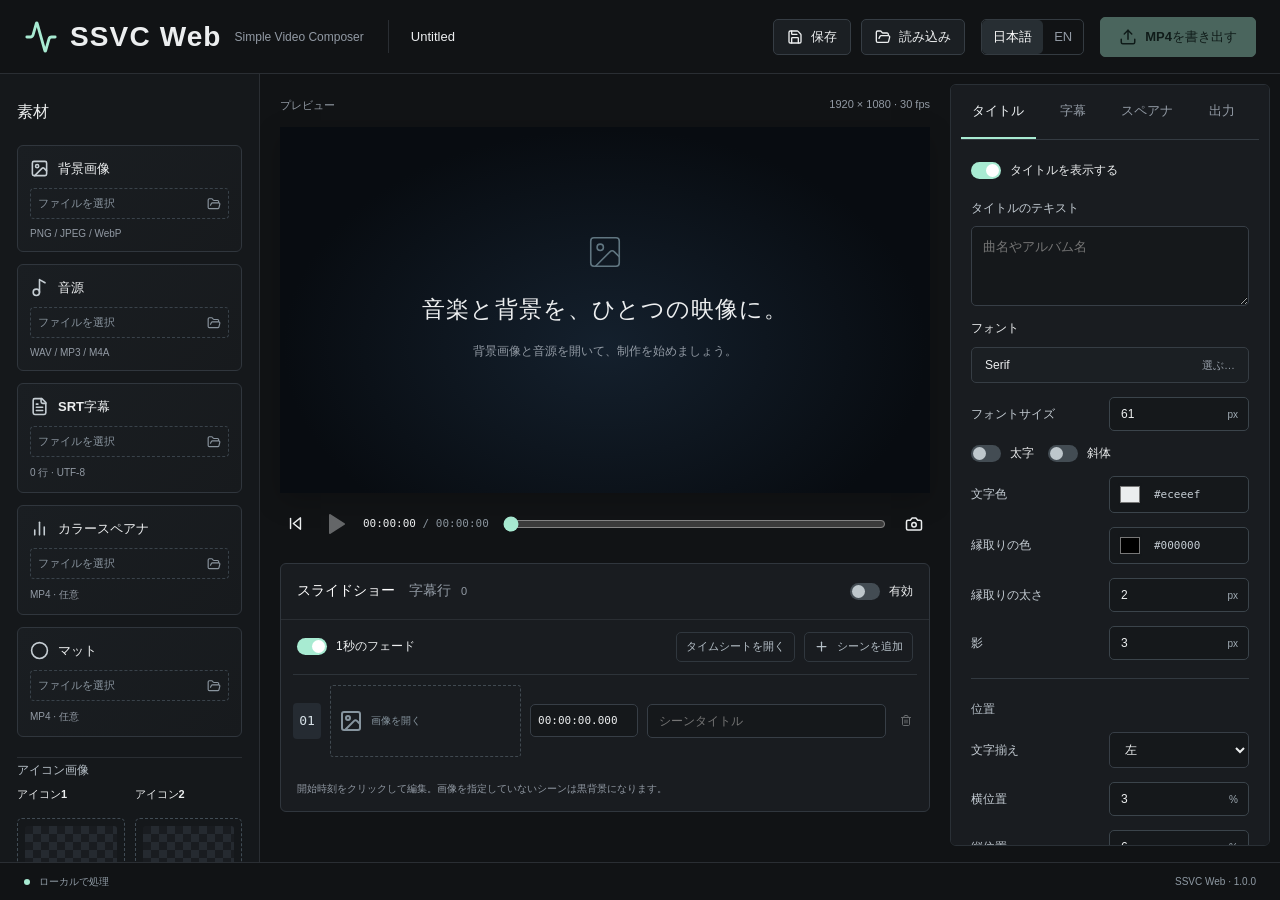
==== index.html @ 3e2c1a2f "initial upload." ====
<!doctype html>
<html lang="ja">
  <head>
    <meta charset="UTF-8" />
    <meta name="viewport" content="width=device-width, initial-scale=1.0" />
    <meta name="theme-color" content="#111315" />
    <link rel="icon" type="image/svg+xml" href="./favicon.svg" />
    <title>SSVC Web — Simple Video Composer</title>
    <script type="module" crossorigin src="./assets/index-RlOxoxBl.js"></script>
    <link rel="stylesheet" crossorigin href="./assets/index-BQMRDoA2.css">
  </head>
  <body>
    <div id="root"></div>
  </body>
</html>
---- assets/index-BQMRDoA2.css ----
:root{color:#eceeef;font-synthesis:none;--lightningcss-light: ;--lightningcss-dark:initial;color-scheme:dark;--bg:#111315;--surface:#191c20;--line:#2a2e33;--muted:#929aa4;--accent:#a8ebd2;background:#111315;font-family:Inter,Segoe UI,Yu Gothic UI,Meiryo,sans-serif;font-size:13px}*{box-sizing:border-box}body{margin:0}button,input,select,textarea{font:inherit}button,.file-button{color:#eceeef;cursor:pointer;background:#1b1f23;border:1px solid #363d44;border-radius:5px;justify-content:center;align-items:center;gap:8px;min-height:36px;padding:8px 13px;transition:background .15s,border-color .15s;display:inline-flex}button:hover,.file-button:hover{background:#262d32;border-color:#68777d}button:disabled,.disabled{opacity:.38;cursor:default}button:focus-visible,input:focus-visible,textarea:focus-visible,select:focus-visible,label:focus-within{outline:2px solid var(--accent);outline-offset:3px}input,textarea,select{color:#eceeef;background:#15181b;border:1px solid #373e46;border-radius:5px;min-width:0;padding:9px 11px}.file-button,.asset-choose,.icon-image-picker,.scene-image{position:relative}input[type=file]{opacity:0;width:100%;height:100%;cursor:inherit;border:0;padding:0;position:absolute;inset:0;overflow:hidden}input[type=range]{accent-color:var(--accent);cursor:pointer;border:0;height:20px;padding:0}textarea{resize:vertical;min-height:80px;line-height:1.7}select{cursor:pointer;width:100%}h2,h3,p{margin:0}h2{font-size:16px;font-weight:600}h3{color:#b7c0c8;font-size:12px;font-weight:500}small{color:var(--muted);font-size:11px}.app-shell{flex-direction:column;min-height:100vh;display:flex}.app-header{border-bottom:1px solid var(--line);align-items:center;gap:24px;height:74px;padding:0 24px;display:flex}.brand{white-space:nowrap;align-items:center;gap:12px;display:flex}.brand svg{color:var(--accent)}.brand strong{letter-spacing:.04em;font-size:28px;font-weight:650}.brand>span{color:var(--muted);margin-left:1px;font-size:11px}.project-name{border:0;border-left:1px solid var(--line);background:0 0;border-radius:0;width:200px;padding-left:22px;font-size:13px}.header-actions{align-items:center;gap:10px;margin-left:auto;display:flex}.header-actions .file-button{white-space:nowrap}.primary{background:var(--accent);color:#0e2920;border-color:var(--accent);white-space:nowrap;min-height:40px;padding:10px 18px;font-weight:650}.primary:hover{background:#c4f6e3;border-color:#c4f6e3}.language{border:1px solid #343b41;border-radius:5px;gap:0;margin:0 6px;display:flex}.language button{color:var(--muted);background:0 0;border:0;min-height:34px;padding:7px 11px}.language button[aria-pressed=true]{color:#fff;background:#272e33}.workspace{border:0;flex:1;grid-template-columns:244px minmax(320px,1fr) 306px;min-width:0;margin:0;padding:0;display:grid}.assets-panel{border-right:1px solid var(--line);background:#15181b;flex-direction:column;padding:28px 17px 18px;display:flex}.assets-panel h2{margin-bottom:22px}.asset-list{flex-direction:column;gap:12px;display:flex}.asset-row{background:linear-gradient(135deg,#1a1e22,#171a1d);border:1px solid #30363d;border-radius:6px;padding:14px 12px 12px}.asset-heading{align-items:center;gap:9px;min-height:21px;margin-bottom:11px;display:flex}.asset-row.asset-disabled{opacity:.42;filter:grayscale()}.asset-disabled .asset-choose{cursor:not-allowed}.asset-disabled .asset-choose:hover{color:inherit;border-color:#39424a}.asset-heading strong{font-size:12px;font-weight:550}.asset-heading svg{color:#c5cdd3}.asset-choose{cursor:pointer;color:#89949e;border:1px dashed #39424a;border-radius:4px;align-items:center;gap:7px;padding:8px;font-size:11px;display:flex}.asset-choose span{text-overflow:ellipsis;white-space:nowrap;flex:1;min-width:0;overflow:hidden}.asset-choose:hover{color:var(--accent);border-color:var(--accent)}.asset-row.has-file .asset-choose{color:#cfd8de;border-style:solid}.asset-row>small{margin-top:9px;font-size:10px;display:block}.icon-button{background:0 0;border:0;min-height:28px;padding:5px}.remove{color:var(--muted);min-height:20px;margin-left:auto;padding:0}.presets{border-top:1px solid var(--line);margin-top:28px;padding-top:18px}.presets h3{margin-bottom:12px}.presets>.preset-controls>select{font-size:11px}.presets>.preset-controls>button{width:100%;margin-top:8px;font-size:11px}.assets-bottom{margin-top:auto;padding-top:25px}.assets-bottom p{color:var(--muted);margin-top:12px;font-size:10px;line-height:1.8}.editor{min-width:0;padding:24px 20px}.preview-heading{color:var(--muted);justify-content:space-between;margin:0 0 14px;font-size:10px;display:flex}.canvas-wrap{background:#000;width:100%;max-height:540px;margin:auto;position:relative;overflow:hidden;box-shadow:0 8px 26px #0003}.canvas-wrap:has(canvas[height]){min-height:140px}.canvas-wrap canvas{object-fit:contain;width:100%;height:100%;display:block}.empty-canvas{text-align:center;background:radial-gradient(at 50% 60%,#14202d,#080c11 70%);flex-direction:column;justify-content:center;align-items:center;padding:25px;display:flex;position:absolute;inset:0}.empty-canvas>svg{color:#607681;margin-bottom:23px}.empty-canvas h2{letter-spacing:.04em;font-family:Yu Mincho,serif;font-size:clamp(17px,1.8vw,26px);font-weight:400}.empty-canvas p{color:var(--muted);margin:16px 0 25px;font-size:12px;line-height:1.8}.canvas-loading{color:#ccc;background:#111c;padding:6px 10px;font-size:11px;position:absolute;top:12px;left:12px}.transport{align-items:center;gap:12px;padding:16px 2px 19px;display:flex}.play-button{background:0 0;border:0;min-height:30px;padding:3px}.timecode{white-space:nowrap;font-family:Consolas,monospace;font-size:11px}.timecode>span{color:#89939c}.transport input{flex:1;min-width:35px}.timeline{background:#191c20;border:1px solid #30363d;border-radius:6px;margin-top:5px;overflow:hidden}.timeline-header{border-bottom:1px solid var(--line);justify-content:space-between;align-items:center;padding:15px 16px;display:flex}.inline{align-items:center;gap:14px;display:flex}.text-tab{color:var(--muted);background:0 0;border:0;min-height:25px;padding:0;font-size:14px}.text-tab.selected{color:#fff;font-weight:600}.text-tab:hover{background:0 0}.text-tab small{margin-left:2px}.timeline-tools{flex-wrap:wrap;align-items:center;gap:9px;padding:12px 16px;display:flex}.timeline-tools>.toggle{margin-right:auto}.subtle{color:#b6c0c8;background:0 0;border-color:#30373e;min-height:30px;padding:6px 9px;font-size:11px}.scene-list{max-height:285px;padding:0 12px;overflow:auto}.scene-row{border-top:1px solid #2d3339;grid-template-columns:28px minmax(180px,.8fr) 108px minmax(120px,1fr) 22px;align-items:center;gap:9px;padding:10px 0;display:grid}.scene-index{color:#d5dfe5;background:#252b32;border:0;border-radius:4px;min-width:28px;padding:5px;font-family:Consolas,monospace}.scene-image{color:#87959f;cursor:pointer;border:1px dashed #404950;border-radius:3px;align-items:center;gap:8px;min-width:0;height:72px;padding:8px;font-size:10px;display:flex}.scene-image span{white-space:nowrap;text-overflow:ellipsis;overflow:hidden}.scene-image svg{flex:none}.scene-thumbnail{object-fit:contain;background:#0e1215;border-radius:3px;flex:none;width:88px;height:54px}.scene-image.loaded{color:#b8d3e5;background:#172537;border-style:solid}.scene-time{width:108px;padding:9px 7px;font-family:Consolas,monospace;font-size:11px}.scene-row>input:not(.scene-time){width:100%;font-size:12px}.timeline>.hint{padding:13px 16px;font-size:10px}.hint{color:var(--muted);font-size:11px;line-height:1.85}.inspector{background:#191c20;border:1px solid #2a3036;border-radius:6px;min-width:0;margin:10px 10px 16px 0}.tabs{border-bottom:1px solid #343b42;margin:0 10px;display:flex}.tabs>button{min-width:0;min-height:54px;color:var(--muted);background:0 0;border:0;border-bottom:2px solid #0000;border-radius:0;flex:1;padding:12px 2px;font-size:12px}.tabs>button.active{color:#f0f4f6;border-bottom-color:var(--accent)}.inspector-body{flex-direction:column;gap:17px;padding:24px 18px;display:flex}.inspector-body>.toggle{margin-bottom:7px}.field{color:#c5cdd4;grid-template-columns:1fr 140px;align-items:center;gap:10px;font-size:11px;display:grid}.field.wide{flex-direction:column;align-items:stretch;gap:9px;display:flex}.field textarea{width:100%;font-size:13px}.field select{font-size:12px}.field .number{background:#15181b;border:1px solid #3b444b;border-radius:5px;align-items:center;display:flex}.number input{background:0 0;border:0;width:100%;padding-right:2px}.number small{color:#a2adb6;padding:0 10px 0 5px;font-size:10px}.color-field{background:#15181b;border:1px solid #3b444b;border-radius:5px;align-items:center;gap:12px;height:37px;padding:5px 8px;font-family:Consolas,monospace;font-size:11px;display:flex}.color-field input{cursor:pointer;border:0;width:24px;height:25px;padding:0}.inspector-body h3{border-top:1px solid #323940;margin-top:4px;padding-top:22px}.toggle{cursor:pointer;align-items:center;gap:9px;font-size:11px;display:flex;position:relative}.toggle input{opacity:0;border:0;width:1px;height:1px;margin:0;padding:0;position:absolute;top:50%;left:0;transform:translateY(-50%)}.switch{background:#434c53;border-radius:12px;flex:none;width:30px;height:17px;transition:background .15s;position:relative}.switch:after{content:"";background:#bec7cc;border-radius:50%;width:13px;height:13px;transition:transform .15s;position:absolute;top:2px;left:2px}.toggle input:checked+.switch{background:#a8ebd2}.toggle input:checked+.switch:after{background:#fff;transform:translate(13px)}.toggle input:focus-visible+.switch{outline:2px solid var(--accent);outline-offset:3px}.position-grid{border:1px solid #353e44;border-radius:5px;grid-template-columns:repeat(3,24px);align-self:start;gap:5px;padding:6px;display:grid}.position-grid button{background:0 0;border:0;min-height:24px;padding:0}.position-grid span{background:#606a73;border-radius:50%;width:8px;height:8px}.position-grid button:hover span{background:var(--accent)}footer{border-top:1px solid var(--line);color:#8f9aa4;flex-wrap:wrap;align-items:center;gap:9px;min-height:38px;padding:10px 24px;font-size:10px;display:flex}.local-dot{background:var(--accent);border-radius:100%;width:6px;height:6px}.footer-right{margin-left:auto}.notification{z-index:15;background:#242f2d;border:1px solid #4d6a60;border-radius:6px;align-items:center;gap:12px;max-width:calc(100vw - 28px);padding:14px 18px;font-size:12px;display:flex;position:fixed;bottom:52px;left:50%;transform:translate(-50%);box-shadow:0 8px 50px #0006}.notification>span{overflow-wrap:anywhere;min-width:0}.notification.error{background:#332327;border-color:#8b4e5e}.notification>svg{flex:none}.modal-backdrop{-webkit-backdrop-filter:blur(6px);backdrop-filter:blur(6px);z-index:20;background:#080c10bc;justify-content:center;align-items:center;display:flex;position:fixed;inset:0}.export-dialog{background:#1c2125;border:1px solid #39434b;border-radius:10px;width:460px;max-width:calc(100vw - 32px);padding:36px;box-shadow:0 25px 120px #0008}.export-dialog>svg{color:var(--accent);margin-bottom:20px}.export-dialog h2{font-size:21px;font-weight:500}.export-dialog p{color:var(--muted);margin:15px 0 25px;font-size:12px}.export-dialog progress{width:100%;height:8px;accent-color:var(--accent)}.export-progress{color:var(--muted);justify-content:space-between;margin:12px 0 28px;font-size:11px;display:flex}.export-progress strong{color:var(--accent)}.cue-list{max-height:320px;padding:14px;overflow:auto}.cue-list>.inline{justify-content:flex-end;margin-bottom:12px;font-size:11px}.cue-row{border-top:1px solid var(--line);grid-template-columns:30px 108px 1fr;align-items:center;gap:10px;padding:10px 0;display:grid}.cue-row textarea{width:100%;min-height:64px;font-size:12px}.cue-row .scene-time{padding:6px;font-size:10px}.cue-row>div{flex-direction:column;gap:4px;display:flex}@media (width>=1001px){.app-shell{height:100dvh;min-height:680px}.app-header,footer{flex-shrink:0}.workspace{grid-template-columns:260px minmax(320px,1fr) 330px;min-height:0}.assets-panel,.editor,.inspector{scrollbar-width:thin;scrollbar-color:#3a454e transparent;overflow:auto}.asset-row{padding:12px}.asset-heading{margin-bottom:9px}.asset-choose{padding:7px}.inspector-body{gap:14px;padding:22px 20px}.field{font-size:12px}.asset-heading strong,.tabs>button{font-size:13px}.toggle,.brand>span{font-size:12px}.assets-bottom{margin-top:24px}.canvas-wrap{max-height:480px}.preview-heading{font-size:11px}}@media (width>=1600px){.workspace{grid-template-columns:268px minmax(500px,1fr) 334px}.editor{padding:26px 28px}.inspector-body{padding:26px}.assets-panel{padding:30px 22px}.canvas-wrap{max-height:660px}}@media (width<=1250px){.brand>span{display:none}.app-header{gap:14px;padding:0 16px}.workspace{grid-template-columns:205px minmax(300px,1fr) 285px}.project-name{width:150px}.header-actions{gap:6px}.editor{padding:20px 14px}.assets-panel{padding:24px 12px}.scene-row{grid-template-columns:26px minmax(0,1fr) 95px 20px;gap:6px}.scene-row>input:not(.scene-time){grid-area:2/2/auto/4}.scene-row>.icon-button{grid-area:1/4/3}.scene-thumbnail{width:64px;height:48px}.scene-time{width:95px;font-size:10px}.scene-image{padding:6px}.field{grid-template-columns:1fr 125px}.transport{gap:8px}.timecode{font-size:10px}.timeline-tools{padding:12px 10px}.scene-list{padding:0 9px}}@media (width<=1000px){.app-header{flex-wrap:wrap;gap:12px;height:auto;min-height:70px;padding:14px}.project-name{flex:1}.header-actions{width:100%}.header-actions>.primary{margin-left:auto}.workspace{grid-template-columns:200px minmax(0,1fr)}.inspector{grid-column:2;margin:0 14px 20px}.inspector-body{grid-template-columns:1fr 1fr;gap:20px;display:grid}.inspector-body>.wide,.inspector-body>h3,.inspector-body>.hint{grid-column:1/-1}.assets-panel{grid-row:1/3}.editor{padding:18px 14px}.scene-row{grid-template-columns:26px minmax(0,1fr) 105px 20px}.scene-time{width:105px}}@media (width<=700px){.workspace{flex-direction:column;display:flex}.assets-panel{border-right:0;border-bottom:1px solid var(--line);padding:18px 14px}.assets-panel h2{margin-bottom:13px}.asset-list{grid-template-columns:1fr 1fr;gap:8px;display:grid}.asset-row{padding:10px}.asset-heading{margin-bottom:7px}.asset-heading strong{font-size:11px}.asset-row>small{font-size:9px}.assets-bottom{padding-top:14px}.assets-bottom p{display:none}.presets{align-items:center;gap:10px;margin-top:15px;padding-top:14px;display:flex}.presets h3{display:none}.presets>.preset-controls>select{flex:1}.presets>.preset-controls>button{width:auto;margin:0}.inspector{margin:0 14px 20px}.inspector-body{padding:22px;display:flex}.header-actions{flex-wrap:wrap}.header-actions .language{margin-left:auto}.header-actions>.primary{width:100%;margin-top:4px}.brand strong{font-size:24px}.brand svg{width:28px}.project-name{width:100px}.empty-canvas{padding:15px}.empty-canvas>svg{width:24px;margin-bottom:12px}.empty-canvas p{margin:10px 0;font-size:10px}.empty-canvas h2{font-size:16px}.timeline-header{padding:12px}.text-tab{font-size:13px}.timeline-tools{gap:8px}.timeline-tools>.toggle{width:100%}.scene-row{grid-template-columns:26px minmax(0,1fr) minmax(78px,.65fr) 20px}.scene-row>.scene-time{grid-column:3;width:100%}.scene-row>input:not(.scene-time){grid-area:2/2/auto/4}.scene-row>.icon-button{grid-area:1/4/3}.transport{gap:6px}.transport>.icon-button:first-child{display:none}.transport .timecode{font-size:9px}.notification{width:calc(100vw - 28px)}footer{padding:10px 14px}.canvas-wrap{max-height:420px}}.preset-controls{gap:8px;min-width:0;display:grid}.preset-controls>select{width:100%}.preset-dialog label{gap:8px;margin:12px 0;display:grid}.preset-dialog input:not([type=file]),.preset-dialog select{width:100%}.preset-dialog select{min-height:110px}.preset-dialog header{gap:16px}.preset-dialog header button{flex:none}.preset-dialog .hint{font-size:12px}.preset-dialog option{padding:5px 8px}.preset-actions{flex-wrap:wrap;gap:8px;margin-top:12px;display:flex}.preset-actions .file-button{margin:0}.preset-confirm{border:1px solid #a7e8d4;border-radius:6px;margin-top:12px;padding:12px}.preset-confirm button{margin-right:8px}.output-user-presets{grid-column:1/-1}.media-reconnect{border:1px solid #4b6e65;border-radius:8px;margin-bottom:16px;padding:12px;font-size:12px}.media-reconnect p{color:#a5b6c3;line-height:1.6}.media-reconnect ul{padding:0;list-style:none}.media-reconnect li{flex-wrap:wrap;gap:6px;margin-top:12px;display:flex}.media-reconnect li strong,.media-reconnect li>span{overflow-wrap:anywhere;width:100%}.media-reconnect button,.media-reconnect .file-button{font-size:11px}.font-field{gap:10px;font-size:12px;display:grid}.font-open{text-align:left;justify-content:space-between;width:100%}.font-open span{color:var(--muted,#8d9aa8);font-size:11px}.font-dialog{color:#eceeef;background:#181c1f;border:1px solid #384149;border-radius:14px;width:min(570px,100vw - 28px);max-height:calc(100dvh - 32px);padding:24px;overflow-y:auto;box-shadow:0 24px 90px #0009}.font-dialog::backdrop{background:#070a0cc9}.font-dialog header{justify-content:space-between;align-items:center;margin-bottom:20px;display:flex}.font-dialog h2{margin:5px 0;font-size:21px}.font-dialog .eyebrow{color:#a7e8d4;letter-spacing:.15em;margin:0;font-size:10px}.font-sources{gap:6px;display:flex}.font-sources button{flex:1}.font-sources [aria-selected=true]{color:#a7e8d4;border-color:#a7e8d4}.font-dialog .hint{min-height:36px;margin:14px 0;line-height:1.6}.font-dialog input[type=search]{width:100%;margin:10px 0}.font-dialog .font-list{background:#111517;width:100%;height:200px;padding:4px}.font-list option{border-radius:3px;padding:8px 10px}.font-list option:checked{color:#cff5e8;background:#284d43}.font-sample{overflow-wrap:anywhere;background:#0e1215;align-content:center;min-height:90px;margin-top:16px;padding:14px;font-size:28px;line-height:1.6;display:grid}.font-sample[data-ready=false]{color:#92a0ab;font-size:13px}.font-status{color:#a5b6c3;min-height:20px;font-size:12px}.font-actions{justify-content:flex-end;gap:10px;margin-top:18px;display:flex}.icon-images{border-top:1px solid var(--line);margin-top:20px;padding-top:4px}.icon-slots{grid-template-columns:repeat(2,minmax(0,1fr));gap:10px;display:grid}.icon-slot{min-width:0}.icon-slot .asset-heading{gap:4px;min-height:30px}.icon-slot .asset-heading strong{font-size:11px}.icon-image-picker{cursor:pointer;border:1px dashed #404b54;border-radius:5px;flex-direction:column;gap:6px;padding:7px;display:flex}.icon-image-picker:hover{border-color:var(--accent)}.icon-thumbnail{aspect-ratio:1;width:100%;color:var(--muted);background:repeating-conic-gradient(#252a30 0% 25%,#191c20 0% 50%) 0 0/16px 16px;border-radius:3px;justify-content:center;align-items:center;display:flex;overflow:hidden}.icon-thumbnail img{object-fit:contain;width:100%;height:100%}.icon-file-name{white-space:nowrap;text-overflow:ellipsis;text-align:center;font-size:10px;overflow:hidden}.icon-position{align-items:center;gap:12px;margin-top:12px;display:flex}.icon-position span{flex-shrink:0}.icon-images .hint{font-size:10px;line-height:1.7}
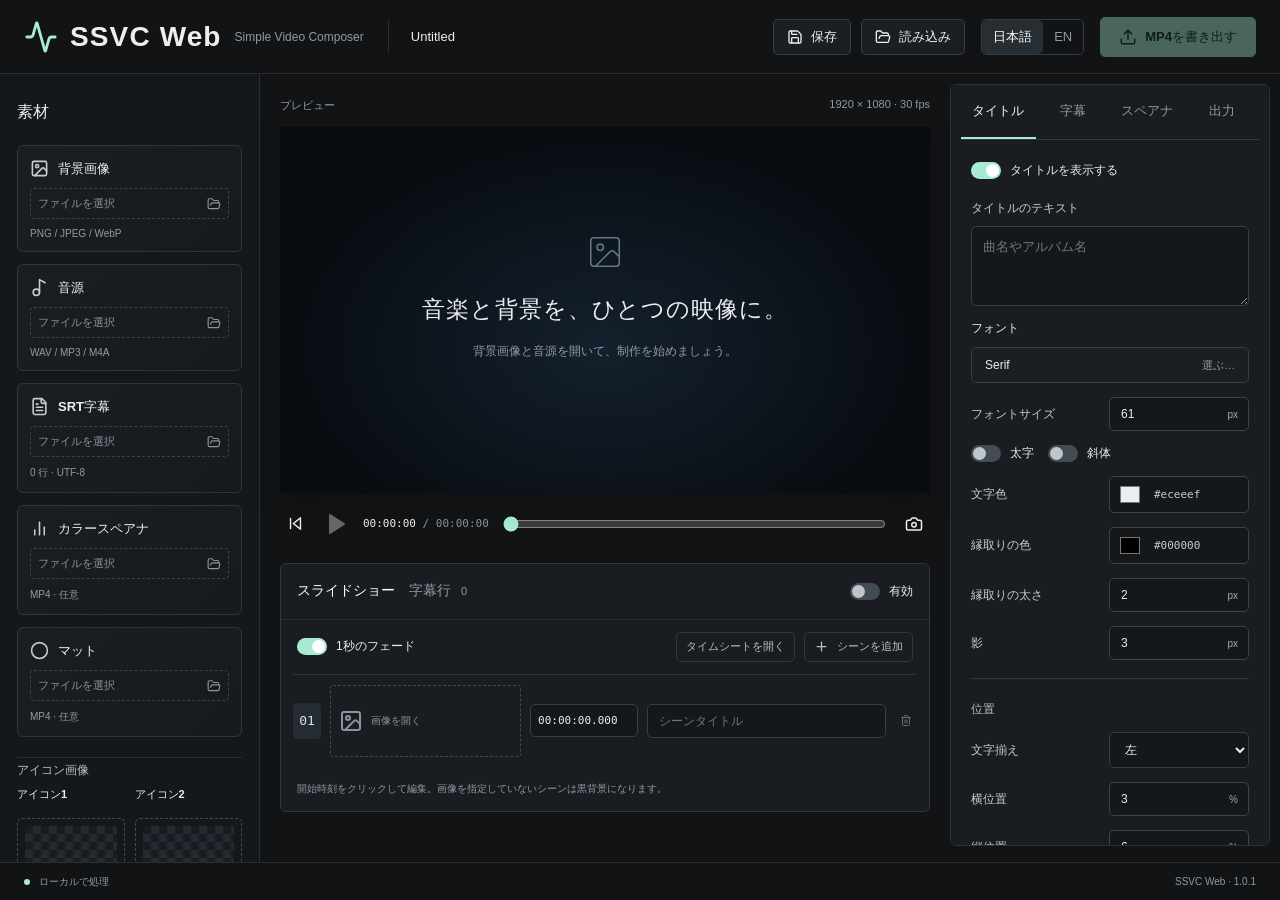
==== commit 1e5154f5: "v1.0.1 uploaded." ====
--- a/index.html
+++ b/index.html
@@ -6,7 +6,7 @@
     <meta name="theme-color" content="#111315" />
     <link rel="icon" type="image/svg+xml" href="./favicon.svg" />
     <title>SSVC Web — Simple Video Composer</title>
-    <script type="module" crossorigin src="./assets/index-RlOxoxBl.js"></script>
+    <script type="module" crossorigin src="./assets/index-B-aEqro9.js"></script>
     <link rel="stylesheet" crossorigin href="./assets/index-BQMRDoA2.css">
   </head>
   <body>
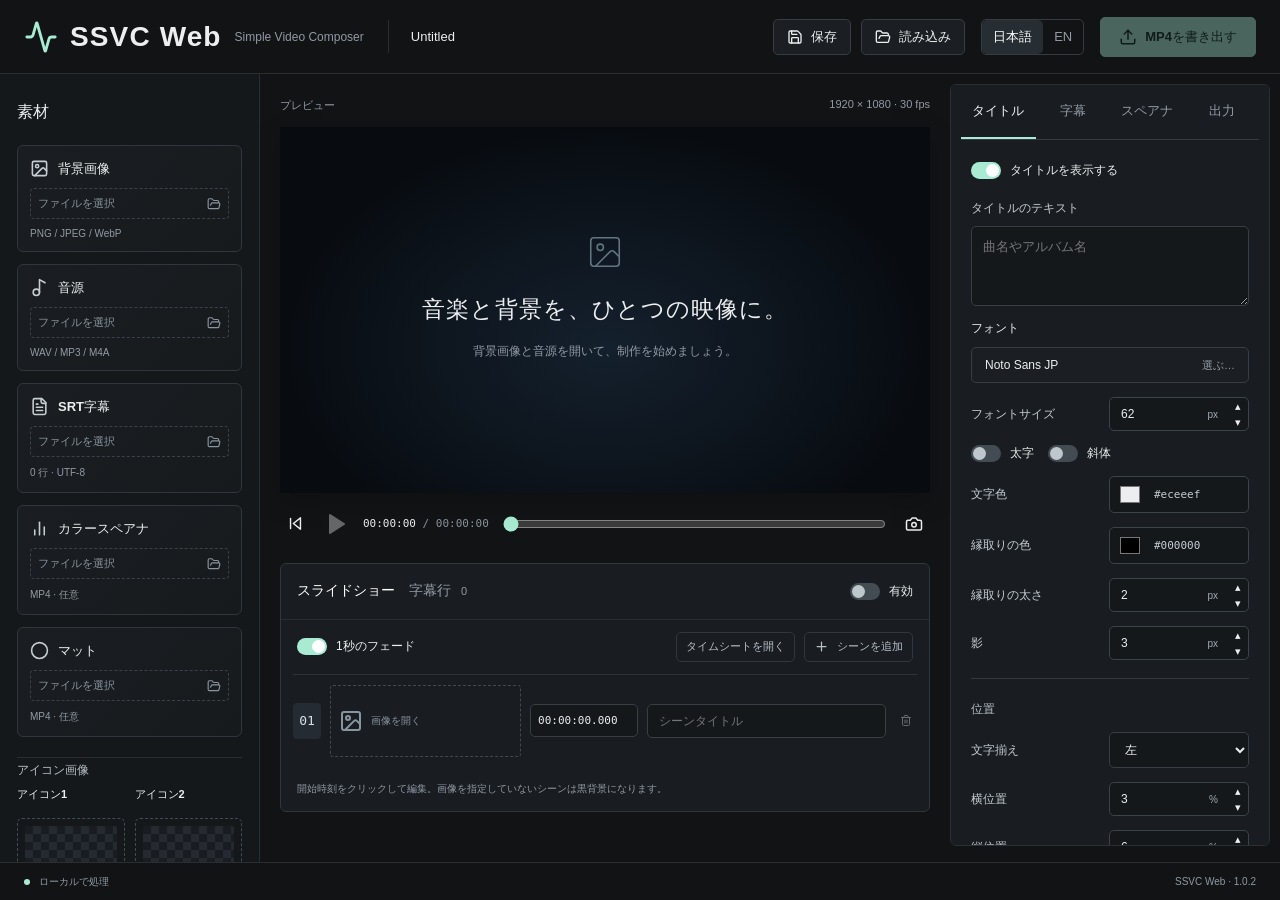
==== commit 67be9eca: "v1.0.2 uploaded." ====
--- a/index.html
+++ b/index.html
@@ -6,8 +6,8 @@
     <meta name="theme-color" content="#111315" />
     <link rel="icon" type="image/svg+xml" href="./favicon.svg" />
     <title>SSVC Web — Simple Video Composer</title>
-    <script type="module" crossorigin src="./assets/index-B-aEqro9.js"></script>
-    <link rel="stylesheet" crossorigin href="./assets/index-BQMRDoA2.css">
+    <script type="module" crossorigin src="./assets/index-CNxYaLSw.js"></script>
+    <link rel="stylesheet" crossorigin href="./assets/index-BU6PMcOS.css">
   </head>
   <body>
     <div id="root"></div>
--- a/assets/index-BU6PMcOS.css
+++ b/assets/index-BU6PMcOS.css
@@ -0,0 +1 @@
+:root{color:#eceeef;font-synthesis:none;--lightningcss-light: ;--lightningcss-dark:initial;color-scheme:dark;--bg:#111315;--surface:#191c20;--line:#2a2e33;--muted:#929aa4;--accent:#a8ebd2;background:#111315;font-family:Inter,Segoe UI,Yu Gothic UI,Meiryo,sans-serif;font-size:13px}*{box-sizing:border-box}body{margin:0}button,input,select,textarea{font:inherit}button,.file-button{color:#eceeef;cursor:pointer;background:#1b1f23;border:1px solid #363d44;border-radius:5px;justify-content:center;align-items:center;gap:8px;min-height:36px;padding:8px 13px;transition:background .15s,border-color .15s;display:inline-flex}button:hover,.file-button:hover{background:#262d32;border-color:#68777d}button:disabled,.disabled{opacity:.38;cursor:default}button:focus-visible,input:focus-visible,textarea:focus-visible,select:focus-visible,label:focus-within{outline:2px solid var(--accent);outline-offset:3px}input,textarea,select{color:#eceeef;background:#15181b;border:1px solid #373e46;border-radius:5px;min-width:0;padding:9px 11px}.file-button,.asset-choose,.icon-image-picker,.scene-image{position:relative}input[type=file]{opacity:0;width:100%;height:100%;cursor:inherit;border:0;padding:0;position:absolute;inset:0;overflow:hidden}input[type=range]{accent-color:var(--accent);cursor:pointer;border:0;height:20px;padding:0}textarea{resize:vertical;min-height:80px;line-height:1.7}select{cursor:pointer;width:100%}h2,h3,p{margin:0}h2{font-size:16px;font-weight:600}h3{color:#b7c0c8;font-size:12px;font-weight:500}small{color:var(--muted);font-size:11px}.app-shell{flex-direction:column;min-height:100vh;display:flex}.app-header{border-bottom:1px solid var(--line);align-items:center;gap:24px;height:74px;padding:0 24px;display:flex}.brand{white-space:nowrap;align-items:center;gap:12px;display:flex}.brand svg{color:var(--accent)}.brand strong{letter-spacing:.04em;font-size:28px;font-weight:650}.brand>span{color:var(--muted);margin-left:1px;font-size:11px}.project-name{border:0;border-left:1px solid var(--line);background:0 0;border-radius:0;width:200px;padding-left:22px;font-size:13px}.header-actions{align-items:center;gap:10px;margin-left:auto;display:flex}.header-actions .file-button{white-space:nowrap}.primary{background:var(--accent);color:#0e2920;border-color:var(--accent);white-space:nowrap;min-height:40px;padding:10px 18px;font-weight:650}.primary:hover{background:#c4f6e3;border-color:#c4f6e3}.language{border:1px solid #343b41;border-radius:5px;gap:0;margin:0 6px;display:flex}.language button{color:var(--muted);background:0 0;border:0;min-height:34px;padding:7px 11px}.language button[aria-pressed=true]{color:#fff;background:#272e33}.workspace{border:0;flex:1;grid-template-columns:244px minmax(320px,1fr) 306px;min-width:0;margin:0;padding:0;display:grid}.assets-panel{border-right:1px solid var(--line);background:#15181b;flex-direction:column;padding:28px 17px 18px;display:flex}.assets-panel h2{margin-bottom:22px}.asset-list{flex-direction:column;gap:12px;display:flex}.asset-row{background:linear-gradient(135deg,#1a1e22,#171a1d);border:1px solid #30363d;border-radius:6px;padding:14px 12px 12px}.asset-heading{align-items:center;gap:9px;min-height:21px;margin-bottom:11px;display:flex}.asset-row.asset-disabled{opacity:.42;filter:grayscale()}.asset-disabled .asset-choose{cursor:not-allowed}.asset-disabled .asset-choose:hover{color:inherit;border-color:#39424a}.asset-heading strong{font-size:12px;font-weight:550}.asset-heading svg{color:#c5cdd3}.asset-choose{cursor:pointer;color:#89949e;border:1px dashed #39424a;border-radius:4px;align-items:center;gap:7px;padding:8px;font-size:11px;display:flex}.asset-choose span{text-overflow:ellipsis;white-space:nowrap;flex:1;min-width:0;overflow:hidden}.asset-choose:hover{color:var(--accent);border-color:var(--accent)}.asset-row.has-file .asset-choose{color:#cfd8de;border-style:solid}.asset-row>small{margin-top:9px;font-size:10px;display:block}.icon-button{background:0 0;border:0;min-height:28px;padding:5px}.remove{color:var(--muted);min-height:20px;margin-left:auto;padding:0}.presets{border-top:1px solid var(--line);margin-top:28px;padding-top:18px}.presets h3{margin-bottom:12px}.presets>.preset-controls>select{font-size:11px}.presets>.preset-controls>button{width:100%;margin-top:8px;font-size:11px}.assets-bottom{margin-top:auto;padding-top:25px}.assets-bottom p{color:var(--muted);margin-top:12px;font-size:10px;line-height:1.8}.editor{min-width:0;padding:24px 20px}.preview-heading{color:var(--muted);justify-content:space-between;margin:0 0 14px;font-size:10px;display:flex}.canvas-wrap{background:#000;width:100%;max-height:540px;margin:auto;position:relative;overflow:hidden;box-shadow:0 8px 26px #0003}.canvas-wrap:has(canvas[height]){min-height:140px}.canvas-wrap canvas{object-fit:contain;width:100%;height:100%;display:block}.empty-canvas{text-align:center;background:radial-gradient(at 50% 60%,#14202d,#080c11 70%);flex-direction:column;justify-content:center;align-items:center;padding:25px;display:flex;position:absolute;inset:0}.empty-canvas>svg{color:#607681;margin-bottom:23px}.empty-canvas h2{letter-spacing:.04em;font-family:Yu Mincho,serif;font-size:clamp(17px,1.8vw,26px);font-weight:400}.empty-canvas p{color:var(--muted);margin:16px 0 25px;font-size:12px;line-height:1.8}.canvas-loading{color:#ccc;background:#111c;padding:6px 10px;font-size:11px;position:absolute;top:12px;left:12px}.transport{align-items:center;gap:12px;padding:16px 2px 19px;display:flex}.play-button{background:0 0;border:0;min-height:30px;padding:3px}.timecode{white-space:nowrap;font-family:Consolas,monospace;font-size:11px}.timecode>span{color:#89939c}.transport input{flex:1;min-width:35px}.timeline{background:#191c20;border:1px solid #30363d;border-radius:6px;margin-top:5px;overflow:hidden}.timeline-header{border-bottom:1px solid var(--line);justify-content:space-between;align-items:center;padding:15px 16px;display:flex}.inline{align-items:center;gap:14px;display:flex}.text-tab{color:var(--muted);background:0 0;border:0;min-height:25px;padding:0;font-size:14px}.text-tab.selected{color:#fff;font-weight:600}.text-tab:hover{background:0 0}.text-tab small{margin-left:2px}.timeline-tools{flex-wrap:wrap;align-items:center;gap:9px;padding:12px 16px;display:flex}.timeline-tools>.toggle{margin-right:auto}.subtle{color:#b6c0c8;background:0 0;border-color:#30373e;min-height:30px;padding:6px 9px;font-size:11px}.scene-list{max-height:285px;padding:0 12px;overflow:auto}.scene-row{border-top:1px solid #2d3339;grid-template-columns:28px minmax(180px,.8fr) 108px minmax(120px,1fr) 22px;align-items:center;gap:9px;padding:10px 0;display:grid}.scene-index{color:#d5dfe5;background:#252b32;border:0;border-radius:4px;min-width:28px;padding:5px;font-family:Consolas,monospace}.scene-image{color:#87959f;cursor:pointer;border:1px dashed #404950;border-radius:3px;align-items:center;gap:8px;min-width:0;height:72px;padding:8px;font-size:10px;display:flex}.scene-image span{white-space:nowrap;text-overflow:ellipsis;overflow:hidden}.scene-image svg{flex:none}.scene-thumbnail{object-fit:contain;background:#0e1215;border-radius:3px;flex:none;width:88px;height:54px}.scene-image.loaded{color:#b8d3e5;background:#172537;border-style:solid}.scene-time{width:108px;padding:9px 7px;font-family:Consolas,monospace;font-size:11px}.scene-row>input:not(.scene-time){width:100%;font-size:12px}.timeline>.hint{padding:13px 16px;font-size:10px}.hint{color:var(--muted);font-size:11px;line-height:1.85}.inspector{background:#191c20;border:1px solid #2a3036;border-radius:6px;min-width:0;margin:10px 10px 16px 0}.tabs{border-bottom:1px solid #343b42;margin:0 10px;display:flex}.tabs>button{min-width:0;min-height:54px;color:var(--muted);background:0 0;border:0;border-bottom:2px solid #0000;border-radius:0;flex:1;padding:12px 2px;font-size:12px}.tabs>button.active{color:#f0f4f6;border-bottom-color:var(--accent)}.inspector-body{flex-direction:column;gap:17px;padding:24px 18px;display:flex}.inspector-body>.toggle{margin-bottom:7px}.field{color:#c5cdd4;grid-template-columns:1fr 140px;align-items:center;gap:10px;font-size:11px;display:grid}.field.wide{flex-direction:column;align-items:stretch;gap:9px;display:flex}.field textarea{width:100%;font-size:13px}.field select{font-size:12px}.field .number{background:#15181b;border:1px solid #3b444b;border-radius:5px;align-items:center;display:flex}.number input{background:0 0;border:0;width:100%;min-width:0;padding-right:2px}.number-steppers{flex-direction:column;flex:0 0 20px;display:flex}.number-steppers button{background:0 0;border:0;border-radius:2px;min-height:16px;padding:0;font-size:11px;line-height:16px}.number-steppers button:hover{background:#344049}.numeric-error{color:#ffb4a5;margin:6px 0 0;font-size:11px}.output-dimensions{gap:14px;display:grid}.number small{color:#a2adb6;padding:0 10px 0 5px;font-size:10px}.color-field{background:#15181b;border:1px solid #3b444b;border-radius:5px;align-items:center;gap:12px;height:37px;padding:5px 8px;font-family:Consolas,monospace;font-size:11px;display:flex}.color-field input{cursor:pointer;border:0;width:24px;height:25px;padding:0}.inspector-body h3{border-top:1px solid #323940;margin-top:4px;padding-top:22px}.toggle{cursor:pointer;align-items:center;gap:9px;font-size:11px;display:flex;position:relative}.toggle input{opacity:0;border:0;width:1px;height:1px;margin:0;padding:0;position:absolute;top:50%;left:0;transform:translateY(-50%)}.switch{background:#434c53;border-radius:12px;flex:none;width:30px;height:17px;transition:background .15s;position:relative}.switch:after{content:"";background:#bec7cc;border-radius:50%;width:13px;height:13px;transition:transform .15s;position:absolute;top:2px;left:2px}.toggle input:checked+.switch{background:#a8ebd2}.toggle input:checked+.switch:after{background:#fff;transform:translate(13px)}.toggle input:focus-visible+.switch{outline:2px solid var(--accent);outline-offset:3px}.position-grid{border:1px solid #353e44;border-radius:5px;grid-template-columns:repeat(3,24px);align-self:start;gap:5px;padding:6px;display:grid}.position-grid button{background:0 0;border:0;min-height:24px;padding:0}.position-grid span{background:#606a73;border-radius:50%;width:8px;height:8px}.position-grid button:hover span{background:var(--accent)}footer{border-top:1px solid var(--line);color:#8f9aa4;flex-wrap:wrap;align-items:center;gap:9px;min-height:38px;padding:10px 24px;font-size:10px;display:flex}.local-dot{background:var(--accent);border-radius:100%;width:6px;height:6px}.footer-right{margin-left:auto}.notification{z-index:15;background:#242f2d;border:1px solid #4d6a60;border-radius:6px;align-items:center;gap:12px;max-width:calc(100vw - 28px);padding:14px 18px;font-size:12px;display:flex;position:fixed;bottom:52px;left:50%;transform:translate(-50%);box-shadow:0 8px 50px #0006}.notification>span{overflow-wrap:anywhere;min-width:0}.notification.error{background:#332327;border-color:#8b4e5e}.notification>svg{flex:none}.modal-backdrop{-webkit-backdrop-filter:blur(6px);backdrop-filter:blur(6px);z-index:20;background:#080c10bc;justify-content:center;align-items:center;display:flex;position:fixed;inset:0}.export-dialog{background:#1c2125;border:1px solid #39434b;border-radius:10px;width:460px;max-width:calc(100vw - 32px);padding:36px;box-shadow:0 25px 120px #0008}.export-dialog>svg{color:var(--accent);margin-bottom:20px}.export-dialog h2{font-size:21px;font-weight:500}.export-dialog p{color:var(--muted);margin:15px 0 25px;font-size:12px}.export-dialog progress{width:100%;height:8px;accent-color:var(--accent)}.export-progress{color:var(--muted);justify-content:space-between;margin:12px 0 28px;font-size:11px;display:flex}.export-progress strong{color:var(--accent)}.cue-list{max-height:320px;padding:14px;overflow:auto}.cue-list>.inline{justify-content:flex-end;margin-bottom:12px;font-size:11px}.cue-row{border-top:1px solid var(--line);grid-template-columns:30px 108px 1fr;align-items:center;gap:10px;padding:10px 0;display:grid}.cue-row textarea{width:100%;min-height:64px;font-size:12px}.cue-row .scene-time{padding:6px;font-size:10px}.cue-row>div{flex-direction:column;gap:4px;display:flex}@media (width>=1001px){.app-shell{height:100dvh;min-height:680px}.app-header,footer{flex-shrink:0}.workspace{grid-template-columns:260px minmax(320px,1fr) 330px;min-height:0}.assets-panel,.editor,.inspector{scrollbar-width:thin;scrollbar-color:#3a454e transparent;overflow:auto}.asset-row{padding:12px}.asset-heading{margin-bottom:9px}.asset-choose{padding:7px}.inspector-body{gap:14px;padding:22px 20px}.field{font-size:12px}.asset-heading strong,.tabs>button{font-size:13px}.toggle,.brand>span{font-size:12px}.assets-bottom{margin-top:24px}.canvas-wrap{max-height:480px}.preview-heading{font-size:11px}}@media (width>=1600px){.workspace{grid-template-columns:268px minmax(500px,1fr) 334px}.editor{padding:26px 28px}.inspector-body{padding:26px}.assets-panel{padding:30px 22px}.canvas-wrap{max-height:660px}}@media (width<=1250px){.brand>span{display:none}.app-header{gap:14px;padding:0 16px}.workspace{grid-template-columns:205px minmax(300px,1fr) 285px}.project-name{width:150px}.header-actions{gap:6px}.editor{padding:20px 14px}.assets-panel{padding:24px 12px}.scene-row{grid-template-columns:26px minmax(0,1fr) 95px 20px;gap:6px}.scene-row>input:not(.scene-time){grid-area:2/2/auto/4}.scene-row>.icon-button{grid-area:1/4/3}.scene-thumbnail{width:64px;height:48px}.scene-time{width:95px;font-size:10px}.scene-image{padding:6px}.field{grid-template-columns:1fr 125px}.transport{gap:8px}.timecode{font-size:10px}.timeline-tools{padding:12px 10px}.scene-list{padding:0 9px}}@media (width<=1000px){.app-header{flex-wrap:wrap;gap:12px;height:auto;min-height:70px;padding:14px}.project-name{flex:1}.header-actions{width:100%}.header-actions>.primary{margin-left:auto}.workspace{grid-template-columns:200px minmax(0,1fr)}.inspector{grid-column:2;margin:0 14px 20px}.inspector-body{grid-template-columns:1fr 1fr;gap:20px;display:grid}.inspector-body>.wide,.inspector-body>h3,.inspector-body>.hint{grid-column:1/-1}.assets-panel{grid-row:1/3}.editor{padding:18px 14px}.scene-row{grid-template-columns:26px minmax(0,1fr) 105px 20px}.scene-time{width:105px}}@media (width<=700px){.workspace{flex-direction:column;display:flex}.assets-panel{border-right:0;border-bottom:1px solid var(--line);padding:18px 14px}.assets-panel h2{margin-bottom:13px}.asset-list{grid-template-columns:1fr 1fr;gap:8px;display:grid}.asset-row{padding:10px}.asset-heading{margin-bottom:7px}.asset-heading strong{font-size:11px}.asset-row>small{font-size:9px}.assets-bottom{padding-top:14px}.assets-bottom p{display:none}.presets{align-items:center;gap:10px;margin-top:15px;padding-top:14px;display:flex}.presets h3{display:none}.presets>.preset-controls>select{flex:1}.presets>.preset-controls>button{width:auto;margin:0}.inspector{margin:0 14px 20px}.inspector-body{padding:22px;display:flex}.header-actions{flex-wrap:wrap}.header-actions .language{margin-left:auto}.header-actions>.primary{width:100%;margin-top:4px}.brand strong{font-size:24px}.brand svg{width:28px}.project-name{width:100px}.empty-canvas{padding:15px}.empty-canvas>svg{width:24px;margin-bottom:12px}.empty-canvas p{margin:10px 0;font-size:10px}.empty-canvas h2{font-size:16px}.timeline-header{padding:12px}.text-tab{font-size:13px}.timeline-tools{gap:8px}.timeline-tools>.toggle{width:100%}.scene-row{grid-template-columns:26px minmax(0,1fr) minmax(78px,.65fr) 20px}.scene-row>.scene-time{grid-column:3;width:100%}.scene-row>input:not(.scene-time){grid-area:2/2/auto/4}.scene-row>.icon-button{grid-area:1/4/3}.transport{gap:6px}.transport>.icon-button:first-child{display:none}.transport .timecode{font-size:9px}.notification{width:calc(100vw - 28px)}footer{padding:10px 14px}.canvas-wrap{max-height:420px}}.preset-controls{gap:8px;min-width:0;display:grid}.preset-controls>select{width:100%}.preset-dialog label{gap:8px;margin:12px 0;display:grid}.preset-dialog input:not([type=file]),.preset-dialog select{width:100%}.preset-dialog select{min-height:110px}.preset-dialog header{gap:16px}.preset-dialog header button{flex:none}.preset-dialog .hint{font-size:12px}.preset-dialog option{padding:5px 8px}.preset-actions{flex-wrap:wrap;gap:8px;margin-top:12px;display:flex}.preset-actions .file-button{margin:0}.preset-confirm{border:1px solid #a7e8d4;border-radius:6px;margin-top:12px;padding:12px}.preset-confirm button{margin-right:8px}.output-user-presets{grid-column:1/-1}.media-reconnect{border:1px solid #4b6e65;border-radius:8px;margin-bottom:16px;padding:12px;font-size:12px}.media-reconnect p{color:#a5b6c3;line-height:1.6}.media-reconnect ul{padding:0;list-style:none}.media-reconnect li{flex-wrap:wrap;gap:6px;margin-top:12px;display:flex}.media-reconnect li strong,.media-reconnect li>span{overflow-wrap:anywhere;width:100%}.media-reconnect button,.media-reconnect .file-button{font-size:11px}.font-field{gap:10px;font-size:12px;display:grid}.font-open{text-align:left;justify-content:space-between;width:100%}.font-open span{color:var(--muted,#8d9aa8);font-size:11px}.font-dialog{color:#eceeef;background:#181c1f;border:1px solid #384149;border-radius:14px;width:min(570px,100vw - 28px);max-height:calc(100dvh - 32px);padding:24px;overflow-y:auto;box-shadow:0 24px 90px #0009}.font-dialog::backdrop{background:#070a0cc9}.font-dialog header{justify-content:space-between;align-items:center;margin-bottom:20px;display:flex}.font-dialog h2{margin:5px 0;font-size:21px}.font-dialog .eyebrow{color:#a7e8d4;letter-spacing:.15em;margin:0;font-size:10px}.font-sources{gap:6px;display:flex}.font-sources button{flex:1}.font-sources [aria-selected=true]{color:#a7e8d4;border-color:#a7e8d4}.font-dialog .hint{min-height:36px;margin:14px 0;line-height:1.6}.font-dialog input[type=search]{width:100%;margin:10px 0}.font-dialog .font-list{background:#111517;width:100%;height:200px;padding:4px}.font-list option{border-radius:3px;padding:8px 10px}.font-list option:checked{color:#cff5e8;background:#284d43}.font-sample{overflow-wrap:anywhere;background:#0e1215;align-content:center;min-height:90px;margin-top:16px;padding:14px;font-size:28px;line-height:1.6;display:grid}.font-sample[data-ready=false]{color:#92a0ab;font-size:13px}.font-status{color:#a5b6c3;min-height:20px;font-size:12px}.font-actions{justify-content:flex-end;gap:10px;margin-top:18px;display:flex}.icon-images{border-top:1px solid var(--line);margin-top:20px;padding-top:4px}.icon-slots{grid-template-columns:repeat(2,minmax(0,1fr));gap:10px;display:grid}.icon-slot{min-width:0}.icon-slot .asset-heading{gap:4px;min-height:30px}.icon-slot .asset-heading strong{font-size:11px}.icon-image-picker{cursor:pointer;border:1px dashed #404b54;border-radius:5px;flex-direction:column;gap:6px;padding:7px;display:flex}.icon-image-picker:hover{border-color:var(--accent)}.icon-thumbnail{aspect-ratio:1;width:100%;color:var(--muted);background:repeating-conic-gradient(#252a30 0% 25%,#191c20 0% 50%) 0 0/16px 16px;border-radius:3px;justify-content:center;align-items:center;display:flex;overflow:hidden}.icon-thumbnail img{object-fit:contain;width:100%;height:100%}.icon-file-name{white-space:nowrap;text-overflow:ellipsis;text-align:center;font-size:10px;overflow:hidden}.icon-position{align-items:center;gap:12px;margin-top:12px;display:flex}.icon-position span{flex-shrink:0}.icon-images .hint{font-size:10px;line-height:1.7}
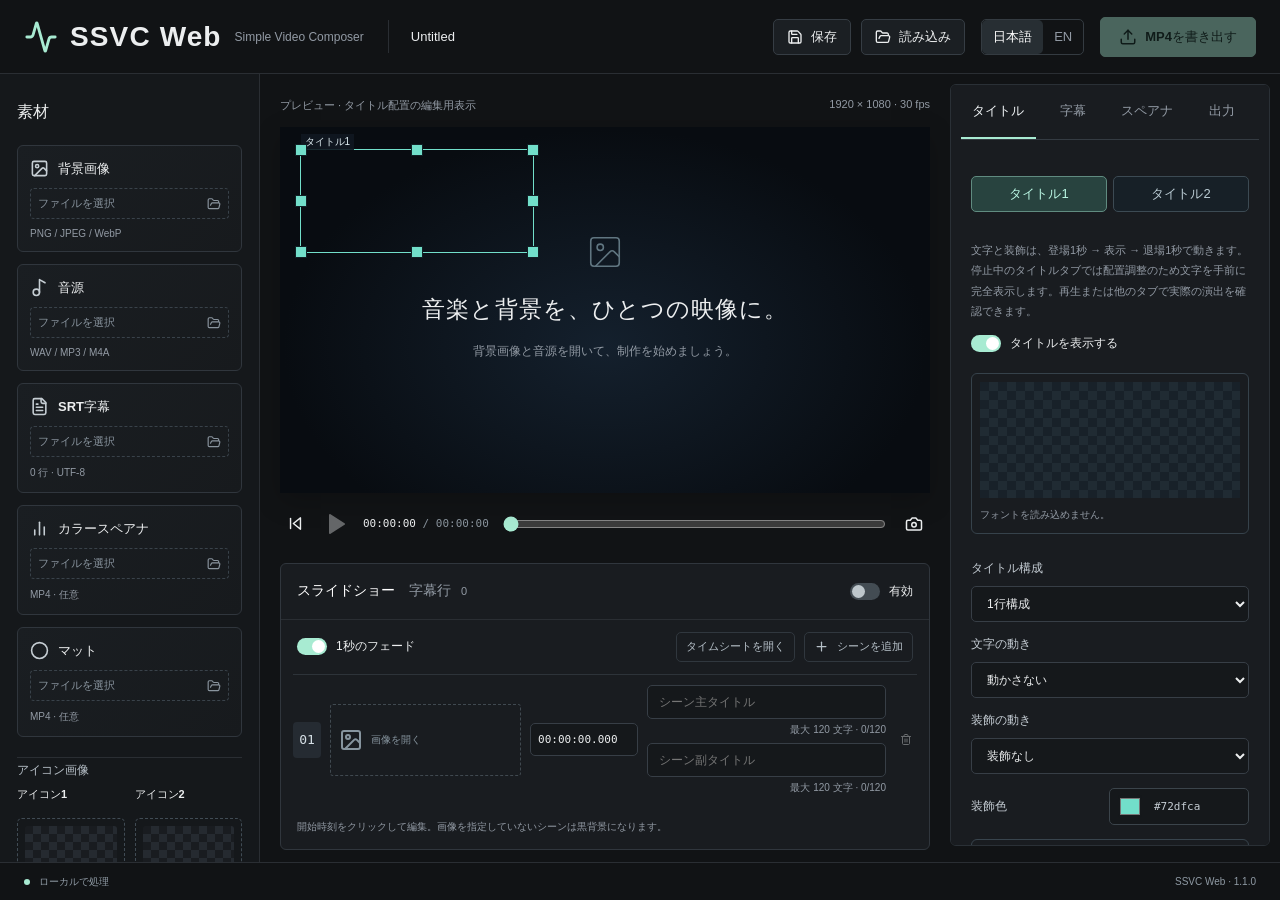
==== commit 0edbabb9: "v1.1.0 uploaded." ====
--- a/index.html
+++ b/index.html
@@ -6,8 +6,8 @@
     <meta name="theme-color" content="#111315" />
     <link rel="icon" type="image/svg+xml" href="./favicon.svg" />
     <title>SSVC Web — Simple Video Composer</title>
-    <script type="module" crossorigin src="./assets/index-CNxYaLSw.js"></script>
-    <link rel="stylesheet" crossorigin href="./assets/index-BU6PMcOS.css">
+    <script type="module" crossorigin src="./assets/index-CDRSZTDO.js"></script>
+    <link rel="stylesheet" crossorigin href="./assets/index-pcwrwW7N.css">
   </head>
   <body>
     <div id="root"></div>
--- a/assets/index-pcwrwW7N.css
+++ b/assets/index-pcwrwW7N.css
@@ -0,0 +1 @@
+:root{color:#eceeef;font-synthesis:none;--lightningcss-light: ;--lightningcss-dark:initial;color-scheme:dark;--bg:#111315;--surface:#191c20;--line:#2a2e33;--muted:#929aa4;--accent:#a8ebd2;background:#111315;font-family:Inter,Segoe UI,Yu Gothic UI,Meiryo,sans-serif;font-size:13px}*{box-sizing:border-box}body{margin:0}button,input,select,textarea{font:inherit}button,.file-button{color:#eceeef;cursor:pointer;background:#1b1f23;border:1px solid #363d44;border-radius:5px;justify-content:center;align-items:center;gap:8px;min-height:36px;padding:8px 13px;transition:background .15s,border-color .15s;display:inline-flex}button:hover,.file-button:hover{background:#262d32;border-color:#68777d}button:disabled,.disabled{opacity:.38;cursor:default}button:focus-visible,input:focus-visible,textarea:focus-visible,select:focus-visible,label:focus-within{outline:2px solid var(--accent);outline-offset:3px}input,textarea,select{color:#eceeef;background:#15181b;border:1px solid #373e46;border-radius:5px;min-width:0;padding:9px 11px}.file-button,.asset-choose,.icon-image-picker,.scene-image{position:relative}input[type=file]{opacity:0;width:100%;height:100%;cursor:inherit;border:0;padding:0;position:absolute;inset:0;overflow:hidden}input[type=range]{accent-color:var(--accent);cursor:pointer;border:0;height:20px;padding:0}textarea{resize:vertical;min-height:80px;line-height:1.7}select{cursor:pointer;width:100%}h2,h3,p{margin:0}h2{font-size:16px;font-weight:600}h3{color:#b7c0c8;font-size:12px;font-weight:500}small{color:var(--muted);font-size:11px}.app-shell{flex-direction:column;min-height:100vh;display:flex}.app-header{border-bottom:1px solid var(--line);align-items:center;gap:24px;height:74px;padding:0 24px;display:flex}.brand{white-space:nowrap;align-items:center;gap:12px;display:flex}.brand svg{color:var(--accent)}.brand strong{letter-spacing:.04em;font-size:28px;font-weight:650}.brand>span{color:var(--muted);margin-left:1px;font-size:11px}.project-name{border:0;border-left:1px solid var(--line);background:0 0;border-radius:0;width:200px;padding-left:22px;font-size:13px}.header-actions{align-items:center;gap:10px;margin-left:auto;display:flex}.header-actions .file-button{white-space:nowrap}.primary{background:var(--accent);color:#0e2920;border-color:var(--accent);white-space:nowrap;min-height:40px;padding:10px 18px;font-weight:650}.primary:hover{background:#c4f6e3;border-color:#c4f6e3}.language{border:1px solid #343b41;border-radius:5px;gap:0;margin:0 6px;display:flex}.language button{color:var(--muted);background:0 0;border:0;min-height:34px;padding:7px 11px}.language button[aria-pressed=true]{color:#fff;background:#272e33}.workspace{border:0;flex:1;grid-template-columns:244px minmax(320px,1fr) 306px;min-width:0;margin:0;padding:0;display:grid}.assets-panel{border-right:1px solid var(--line);background:#15181b;flex-direction:column;padding:28px 17px 18px;display:flex}.assets-panel h2{margin-bottom:22px}.asset-list{flex-direction:column;gap:12px;display:flex}.asset-row{background:linear-gradient(135deg,#1a1e22,#171a1d);border:1px solid #30363d;border-radius:6px;padding:14px 12px 12px}.asset-heading{align-items:center;gap:9px;min-height:21px;margin-bottom:11px;display:flex}.asset-row.asset-disabled{opacity:.42;filter:grayscale()}.asset-disabled .asset-choose{cursor:not-allowed}.asset-disabled .asset-choose:hover{color:inherit;border-color:#39424a}.asset-heading strong{font-size:12px;font-weight:550}.asset-heading svg{color:#c5cdd3}.asset-choose{cursor:pointer;color:#89949e;border:1px dashed #39424a;border-radius:4px;align-items:center;gap:7px;padding:8px;font-size:11px;display:flex}.asset-choose span{text-overflow:ellipsis;white-space:nowrap;flex:1;min-width:0;overflow:hidden}.asset-choose:hover{color:var(--accent);border-color:var(--accent)}.asset-row.has-file .asset-choose{color:#cfd8de;border-style:solid}.asset-row>small{margin-top:9px;font-size:10px;display:block}.icon-button{background:0 0;border:0;min-height:28px;padding:5px}.remove{color:var(--muted);min-height:20px;margin-left:auto;padding:0}.presets{border-top:1px solid var(--line);margin-top:28px;padding-top:18px}.presets h3{margin-bottom:12px}.presets>.preset-controls>select{font-size:11px}.presets>.preset-controls>button{width:100%;margin-top:8px;font-size:11px}.assets-bottom{margin-top:auto;padding-top:25px}.assets-bottom p{color:var(--muted);margin-top:12px;font-size:10px;line-height:1.8}.editor{min-width:0;padding:24px 20px}.preview-heading{color:var(--muted);justify-content:space-between;margin:0 0 14px;font-size:10px;display:flex}.canvas-wrap{background:#000;width:100%;max-height:540px;margin:auto;position:relative;overflow:hidden;box-shadow:0 8px 26px #0003}.canvas-wrap:has(canvas[height]){min-height:140px}.canvas-wrap canvas{object-fit:contain;width:100%;height:100%;display:block}.empty-canvas{text-align:center;background:radial-gradient(at 50% 60%,#14202d,#080c11 70%);flex-direction:column;justify-content:center;align-items:center;padding:25px;display:flex;position:absolute;inset:0}.empty-canvas>svg{color:#607681;margin-bottom:23px}.empty-canvas h2{letter-spacing:.04em;font-family:Yu Mincho,serif;font-size:clamp(17px,1.8vw,26px);font-weight:400}.empty-canvas p{color:var(--muted);margin:16px 0 25px;font-size:12px;line-height:1.8}.canvas-loading{color:#ccc;background:#111c;padding:6px 10px;font-size:11px;position:absolute;top:12px;left:12px}.transport{align-items:center;gap:12px;padding:16px 2px 19px;display:flex}.play-button{background:0 0;border:0;min-height:30px;padding:3px}.timecode{white-space:nowrap;font-family:Consolas,monospace;font-size:11px}.timecode>span{color:#89939c}.transport input{flex:1;min-width:35px}.timeline{background:#191c20;border:1px solid #30363d;border-radius:6px;margin-top:5px;overflow:hidden}.timeline-header{border-bottom:1px solid var(--line);justify-content:space-between;align-items:center;padding:15px 16px;display:flex}.inline{align-items:center;gap:14px;display:flex}.text-tab{color:var(--muted);background:0 0;border:0;min-height:25px;padding:0;font-size:14px}.text-tab.selected{color:#fff;font-weight:600}.text-tab:hover{background:0 0}.text-tab small{margin-left:2px}.timeline-tools{flex-wrap:wrap;align-items:center;gap:9px;padding:12px 16px;display:flex}.timeline-tools>.toggle{margin-right:auto}.subtle{color:#b6c0c8;background:0 0;border-color:#30373e;min-height:30px;padding:6px 9px;font-size:11px}.scene-list{max-height:285px;padding:0 12px;overflow:auto}.scene-row{border-top:1px solid #2d3339;grid-template-columns:28px minmax(180px,.8fr) 108px minmax(120px,1fr) 22px;align-items:center;gap:9px;padding:10px 0;display:grid}.scene-index{color:#d5dfe5;background:#252b32;border:0;border-radius:4px;min-width:28px;padding:5px;font-family:Consolas,monospace}.scene-image{color:#87959f;cursor:pointer;border:1px dashed #404950;border-radius:3px;align-items:center;gap:8px;min-width:0;height:72px;padding:8px;font-size:10px;display:flex}.scene-image span{white-space:nowrap;text-overflow:ellipsis;overflow:hidden}.scene-image svg{flex:none}.scene-thumbnail{object-fit:contain;background:#0e1215;border-radius:3px;flex:none;width:88px;height:54px}.scene-image.loaded{color:#b8d3e5;background:#172537;border-style:solid}.scene-time{width:108px;padding:9px 7px;font-family:Consolas,monospace;font-size:11px}.scene-row>.scene-titles{width:100%;font-size:12px}.timeline>.hint{padding:13px 16px;font-size:10px}.hint{color:var(--muted);font-size:11px;line-height:1.85}.inspector{background:#191c20;border:1px solid #2a3036;border-radius:6px;min-width:0;margin:10px 10px 16px 0}.tabs{border-bottom:1px solid #343b42;margin:0 10px;display:flex}.tabs>button{min-width:0;min-height:54px;color:var(--muted);background:0 0;border:0;border-bottom:2px solid #0000;border-radius:0;flex:1;padding:12px 2px;font-size:12px}.tabs>button.active{color:#f0f4f6;border-bottom-color:var(--accent)}.inspector-body{flex-direction:column;gap:17px;padding:24px 18px;display:flex}.inspector-body>.toggle{margin-bottom:7px}.field{color:#c5cdd4;grid-template-columns:1fr 140px;align-items:center;gap:10px;font-size:11px;display:grid}.field.wide{flex-direction:column;align-items:stretch;gap:9px;display:flex}.field textarea{width:100%;font-size:13px}.field select{font-size:12px}.field .number{background:#15181b;border:1px solid #3b444b;border-radius:5px;align-items:center;display:flex}.number input{background:0 0;border:0;width:100%;min-width:0;padding-right:2px}.number-steppers{flex-direction:column;flex:0 0 20px;display:flex}.number-steppers button{background:0 0;border:0;border-radius:2px;min-height:16px;padding:0;font-size:11px;line-height:16px}.number-steppers button:hover{background:#344049}.numeric-error{color:#ffb4a5;margin:6px 0 0;font-size:11px}.output-dimensions{gap:14px;display:grid}.number small{color:#a2adb6;padding:0 10px 0 5px;font-size:10px}.color-field{background:#15181b;border:1px solid #3b444b;border-radius:5px;align-items:center;gap:12px;height:37px;padding:5px 8px;font-family:Consolas,monospace;font-size:11px;display:flex}.color-field input{cursor:pointer;border:0;width:24px;height:25px;padding:0}.inspector-body h3{border-top:1px solid #323940;margin-top:4px;padding-top:22px}.toggle{cursor:pointer;align-items:center;gap:9px;font-size:11px;display:flex;position:relative}.toggle input{opacity:0;border:0;width:1px;height:1px;margin:0;padding:0;position:absolute;top:50%;left:0;transform:translateY(-50%)}.switch{background:#434c53;border-radius:12px;flex:none;width:30px;height:17px;transition:background .15s;position:relative}.switch:after{content:"";background:#bec7cc;border-radius:50%;width:13px;height:13px;transition:transform .15s;position:absolute;top:2px;left:2px}.toggle input:checked+.switch{background:#a8ebd2}.toggle input:checked+.switch:after{background:#fff;transform:translate(13px)}.toggle input:focus-visible+.switch{outline:2px solid var(--accent);outline-offset:3px}.position-grid{border:1px solid #353e44;border-radius:5px;grid-template-columns:repeat(3,24px);align-self:start;gap:5px;padding:6px;display:grid}.position-grid button{background:0 0;border:0;min-height:24px;padding:0}.position-grid span{background:#606a73;border-radius:50%;width:8px;height:8px}.position-grid button:hover span{background:var(--accent)}footer{border-top:1px solid var(--line);color:#8f9aa4;flex-wrap:wrap;align-items:center;gap:9px;min-height:38px;padding:10px 24px;font-size:10px;display:flex}.local-dot{background:var(--accent);border-radius:100%;width:6px;height:6px}.footer-right{margin-left:auto}.notification{z-index:15;background:#242f2d;border:1px solid #4d6a60;border-radius:6px;align-items:center;gap:12px;max-width:calc(100vw - 28px);padding:14px 18px;font-size:12px;display:flex;position:fixed;bottom:52px;left:50%;transform:translate(-50%);box-shadow:0 8px 50px #0006}.notification>span{overflow-wrap:anywhere;min-width:0}.notification.error{background:#332327;border-color:#8b4e5e}.notification>svg{flex:none}.modal-backdrop{-webkit-backdrop-filter:blur(6px);backdrop-filter:blur(6px);z-index:20;background:#080c10bc;justify-content:center;align-items:center;display:flex;position:fixed;inset:0}.export-dialog{background:#1c2125;border:1px solid #39434b;border-radius:10px;width:460px;max-width:calc(100vw - 32px);padding:36px;box-shadow:0 25px 120px #0008}.export-dialog>svg{color:var(--accent);margin-bottom:20px}.export-dialog h2{font-size:21px;font-weight:500}.export-dialog p{color:var(--muted);margin:15px 0 25px;font-size:12px}.export-dialog progress{width:100%;height:8px;accent-color:var(--accent)}.export-progress{color:var(--muted);justify-content:space-between;margin:12px 0 28px;font-size:11px;display:flex}.export-progress strong{color:var(--accent)}.cue-list{max-height:320px;padding:14px;overflow:auto}.cue-list>.inline{justify-content:flex-end;margin-bottom:12px;font-size:11px}.cue-row{border-top:1px solid var(--line);grid-template-columns:30px 108px 1fr;align-items:center;gap:10px;padding:10px 0;display:grid}.cue-row textarea{width:100%;min-height:64px;font-size:12px}.cue-row .scene-time{padding:6px;font-size:10px}.cue-row>div{flex-direction:column;gap:4px;display:flex}@media (width>=1001px){.app-shell{height:100dvh;min-height:680px}.app-header,footer{flex-shrink:0}.workspace{grid-template-columns:260px minmax(320px,1fr) 330px;min-height:0}.assets-panel,.editor,.inspector{scrollbar-width:thin;scrollbar-color:#3a454e transparent;overflow:auto}.asset-row{padding:12px}.asset-heading{margin-bottom:9px}.asset-choose{padding:7px}.inspector-body{gap:14px;padding:22px 20px}.field{font-size:12px}.asset-heading strong,.tabs>button{font-size:13px}.toggle,.brand>span{font-size:12px}.assets-bottom{margin-top:24px}.canvas-wrap{max-height:480px}.preview-heading{font-size:11px}}@media (width>=1600px){.workspace{grid-template-columns:268px minmax(500px,1fr) 334px}.editor{padding:26px 28px}.inspector-body{padding:26px}.assets-panel{padding:30px 22px}.canvas-wrap{max-height:660px}}@media (width<=1250px){.brand>span{display:none}.app-header{gap:14px;padding:0 16px}.workspace{grid-template-columns:205px minmax(300px,1fr) 285px}.project-name{width:150px}.header-actions{gap:6px}.editor{padding:20px 14px}.assets-panel{padding:24px 12px}.scene-row{grid-template-columns:26px minmax(0,1fr) 95px 20px;gap:6px}.scene-row>.scene-titles{grid-area:2/2/auto/4}.scene-row>.icon-button{grid-area:1/4/3}.scene-thumbnail{width:64px;height:48px}.scene-time{width:95px;font-size:10px}.scene-image{padding:6px}.field{grid-template-columns:1fr 125px}.transport{gap:8px}.timecode{font-size:10px}.timeline-tools{padding:12px 10px}.scene-list{padding:0 9px}}@media (width<=1000px){.app-header{flex-wrap:wrap;gap:12px;height:auto;min-height:70px;padding:14px}.project-name{flex:1}.header-actions{width:100%}.header-actions>.primary{margin-left:auto}.workspace{grid-template-columns:200px minmax(0,1fr)}.inspector{grid-column:2;margin:0 14px 20px}.inspector-body{grid-template-columns:1fr 1fr;gap:20px;display:grid}.inspector-body>.wide,.inspector-body>h3,.inspector-body>.hint{grid-column:1/-1}.assets-panel{grid-row:1/3}.editor{padding:18px 14px}.scene-row{grid-template-columns:26px minmax(0,1fr) 105px 20px}.scene-time{width:105px}}@media (width<=700px){.workspace{flex-direction:column;display:flex}.assets-panel{border-right:0;border-bottom:1px solid var(--line);padding:18px 14px}.assets-panel h2{margin-bottom:13px}.asset-list{grid-template-columns:1fr 1fr;gap:8px;display:grid}.asset-row{padding:10px}.asset-heading{margin-bottom:7px}.asset-heading strong{font-size:11px}.asset-row>small{font-size:9px}.assets-bottom{padding-top:14px}.assets-bottom p{display:none}.presets{align-items:center;gap:10px;margin-top:15px;padding-top:14px;display:flex}.presets h3{display:none}.presets>.preset-controls>select{flex:1}.presets>.preset-controls>button{width:auto;margin:0}.inspector{margin:0 14px 20px}.inspector-body{padding:22px;display:flex}.header-actions{flex-wrap:wrap}.header-actions .language{margin-left:auto}.header-actions>.primary{width:100%;margin-top:4px}.brand strong{font-size:24px}.brand svg{width:28px}.project-name{width:100px}.empty-canvas{padding:15px}.empty-canvas>svg{width:24px;margin-bottom:12px}.empty-canvas p{margin:10px 0;font-size:10px}.empty-canvas h2{font-size:16px}.timeline-header{padding:12px}.text-tab{font-size:13px}.timeline-tools{gap:8px}.timeline-tools>.toggle{width:100%}.scene-row{grid-template-columns:26px minmax(0,1fr) minmax(78px,.65fr) 20px}.scene-row>.scene-time{grid-column:3;width:100%}.scene-row>.scene-titles{grid-area:2/2/auto/4}.scene-row>.icon-button{grid-area:1/4/3}.transport{gap:6px}.transport>.icon-button:first-child{display:none}.transport .timecode{font-size:9px}.notification{width:calc(100vw - 28px)}footer{padding:10px 14px}.canvas-wrap{max-height:420px}}.preset-controls{gap:8px;min-width:0;display:grid}.preset-controls>select{width:100%}.preset-dialog label{gap:8px;margin:12px 0;display:grid}.preset-dialog input:not([type=file]),.preset-dialog select{width:100%}.preset-dialog select{min-height:110px}.preset-dialog header{gap:16px}.preset-dialog header button{flex:none}.preset-dialog .hint{font-size:12px}.preset-dialog option{padding:5px 8px}.preset-actions{flex-wrap:wrap;gap:8px;margin-top:12px;display:flex}.preset-actions .file-button{margin:0}.preset-confirm{border:1px solid #a7e8d4;border-radius:6px;margin-top:12px;padding:12px}.preset-confirm button{margin-right:8px}.output-user-presets{grid-column:1/-1}.media-reconnect{border:1px solid #4b6e65;border-radius:8px;margin-bottom:16px;padding:12px;font-size:12px}.media-reconnect p{color:#a5b6c3;line-height:1.6}.media-reconnect ul{padding:0;list-style:none}.media-reconnect li{flex-wrap:wrap;gap:6px;margin-top:12px;display:flex}.media-reconnect li strong,.media-reconnect li>span{overflow-wrap:anywhere;width:100%}.media-reconnect button,.media-reconnect .file-button{font-size:11px}.font-field{gap:10px;font-size:12px;display:grid}.font-open{text-align:left;justify-content:space-between;width:100%}.font-open span{color:var(--muted,#8d9aa8);font-size:11px}.font-dialog{color:#eceeef;background:#181c1f;border:1px solid #384149;border-radius:14px;width:min(570px,100vw - 28px);max-height:calc(100dvh - 32px);padding:24px;overflow-y:auto;box-shadow:0 24px 90px #0009}.font-dialog::backdrop{background:#070a0cc9}.font-dialog header{justify-content:space-between;align-items:center;margin-bottom:20px;display:flex}.font-dialog h2{margin:5px 0;font-size:21px}.font-dialog .eyebrow{color:#a7e8d4;letter-spacing:.15em;margin:0;font-size:10px}.font-sources{gap:6px;display:flex}.font-sources button{flex:1}.font-sources [aria-selected=true]{color:#a7e8d4;border-color:#a7e8d4}.font-dialog .hint{min-height:36px;margin:14px 0;line-height:1.6}.font-dialog input[type=search]{width:100%;margin:10px 0}.font-dialog .font-list{background:#111517;width:100%;height:200px;padding:4px}.font-list option{border-radius:3px;padding:8px 10px}.font-list option:checked{color:#cff5e8;background:#284d43}.font-sample{overflow-wrap:anywhere;background:#0e1215;align-content:center;min-height:90px;margin-top:16px;padding:14px;font-size:28px;line-height:1.6;display:grid}.font-sample[data-ready=false]{color:#92a0ab;font-size:13px}.font-status{color:#a5b6c3;min-height:20px;font-size:12px}.font-actions{justify-content:flex-end;gap:10px;margin-top:18px;display:flex}.icon-images{border-top:1px solid var(--line);margin-top:20px;padding-top:4px}.icon-slots{grid-template-columns:repeat(2,minmax(0,1fr));gap:10px;display:grid}.icon-slot{min-width:0}.icon-slot .asset-heading{gap:4px;min-height:30px}.icon-slot .asset-heading strong{font-size:11px}.icon-image-picker{cursor:pointer;border:1px dashed #404b54;border-radius:5px;flex-direction:column;gap:6px;padding:7px;display:flex}.icon-image-picker:hover{border-color:var(--accent)}.icon-thumbnail{aspect-ratio:1;width:100%;color:var(--muted);background:repeating-conic-gradient(#252a30 0% 25%,#191c20 0% 50%) 0 0/16px 16px;border-radius:3px;justify-content:center;align-items:center;display:flex;overflow:hidden}.icon-thumbnail img{object-fit:contain;width:100%;height:100%}.icon-file-name{white-space:nowrap;text-overflow:ellipsis;text-align:center;font-size:10px;overflow:hidden}.icon-position{align-items:center;gap:12px;margin-top:12px;display:flex}.icon-position span{flex-shrink:0}.icon-images .hint{font-size:10px;line-height:1.7}.title-slot-picker{gap:6px;margin:14px 0;display:flex}.title-slot-picker button{color:#bbccd4;cursor:pointer;background:#172027;border:1px solid #3c4a53;border-radius:5px;flex:1;padding:8px}.title-slot-picker button[aria-pressed=true]{color:#baf7e4;background:#28433f;border-color:#608b80}.title-sample{border:1px solid #36424b;border-radius:6px;margin-bottom:12px;padding:8px}.title-sample canvas{object-fit:contain;background:repeating-conic-gradient(#202b33 0% 25%,#182129 0% 50%) 0 0/18px 18px;width:100%;max-height:180px;display:block}.title-sample .hint{margin:8px 0 0;font-size:10px}.title-design-options{border-block:1px solid #33414b;margin:12px 0;padding:10px 0}.title-design-options h3{color:#b7d4df;border:0;margin:0;font-size:12px}.title-design-options .field{margin-top:14px}.text-style-editor{flex-direction:column;grid-column:1/-1;gap:17px;display:flex}.title-sample,.title-design-options,.title-slot-picker{grid-column:1/-1}.title-backdrop{border:1px solid #38444d;border-radius:6px;gap:10px;padding:10px;display:grid}.title-edit-overlay{z-index:3;pointer-events:none;position:absolute;inset:0}.title-edit-frame{position:absolute}.title-edit-box{pointer-events:auto;cursor:move;touch-action:none;border:1px dashed #b4c0cf;outline:none;position:absolute}.title-edit-box.selected{z-index:2;border:1px solid #72dfca}.title-edit-box.overflowing{border-color:#f5ba68}.title-edit-label{color:#deebf0;white-space:nowrap;pointer-events:none;background:#101820e8;padding:0 4px;font-size:10px;line-height:16px;position:absolute;top:0;left:0;transform:translateY(-100%)}.title-resize-handle{background:#72dfca;border:1px solid #102025;width:12px;height:12px;position:absolute;transform:translate(-50%,-50%)}.title-resize-handle.nw{cursor:nwse-resize;top:0;left:0}.title-resize-handle.n{cursor:ns-resize;top:0;left:50%}.title-resize-handle.ne{cursor:nesw-resize;top:0;left:100%}.title-resize-handle.e{cursor:ew-resize;top:50%;left:100%}.title-resize-handle.se{cursor:nwse-resize;top:100%;left:100%}.title-resize-handle.s{cursor:ns-resize;top:100%;left:50%}.title-resize-handle.sw{cursor:nesw-resize;top:100%;left:0}.title-resize-handle.w{cursor:ew-resize;top:50%;left:0}.scene-titles{gap:6px;min-width:0;display:grid}.scene-titles input{width:100%;min-width:0;font-size:12px}.title-text-input{gap:4px;min-width:0;display:grid}.title-text-input small{color:var(--muted);text-align:right;font-size:10px}
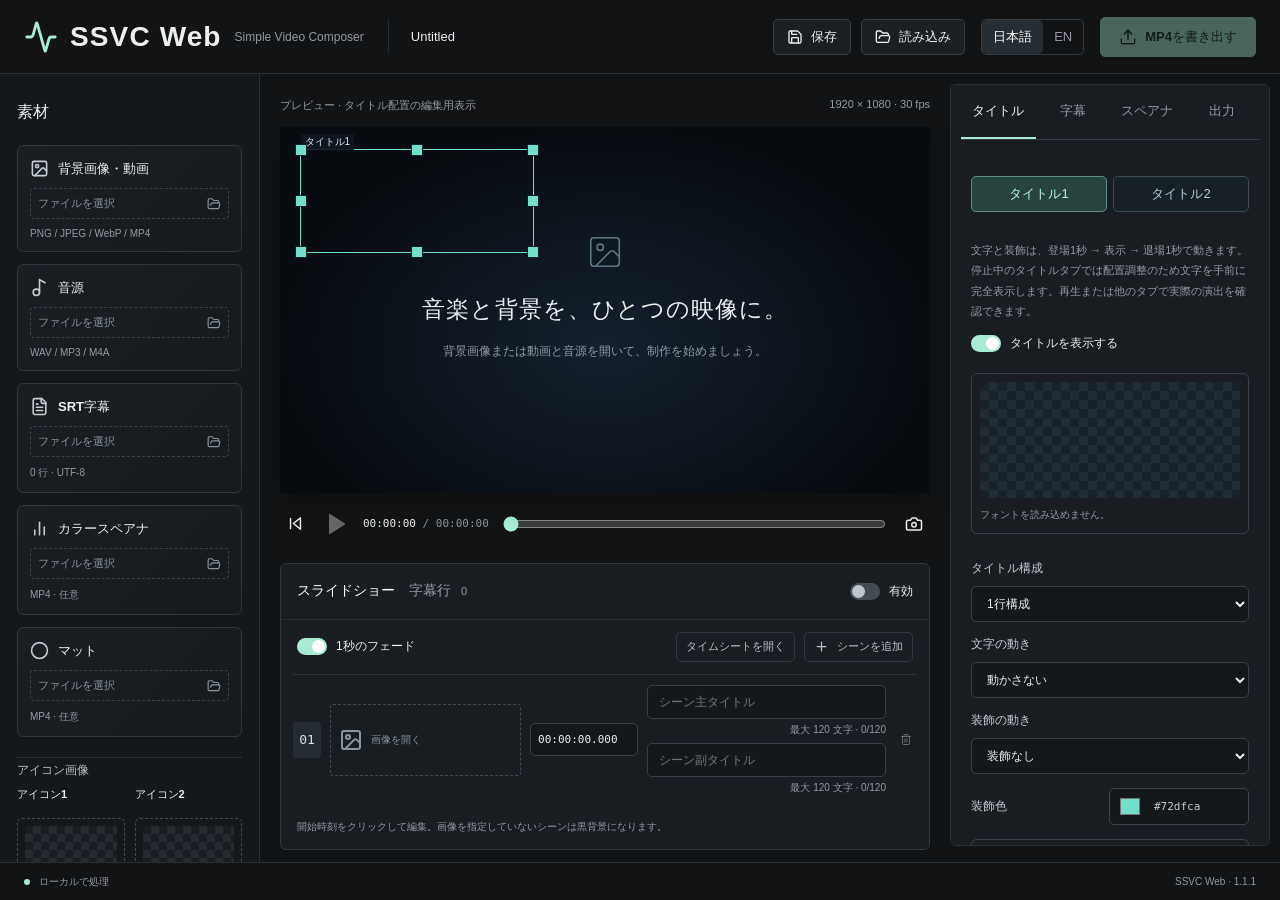
==== commit 14f4c755: "v1.1.1 uploaded. video is now available for bg." ====
--- a/index.html
+++ b/index.html
@@ -6,8 +6,8 @@
     <meta name="theme-color" content="#111315" />
     <link rel="icon" type="image/svg+xml" href="./favicon.svg" />
     <title>SSVC Web — Simple Video Composer</title>
-    <script type="module" crossorigin src="./assets/index-CDRSZTDO.js"></script>
-    <link rel="stylesheet" crossorigin href="./assets/index-pcwrwW7N.css">
+    <script type="module" crossorigin src="./assets/index-B2FSWwoa.js"></script>
+    <link rel="stylesheet" crossorigin href="./assets/index-PaFo7kVs.css">
   </head>
   <body>
     <div id="root"></div>
--- a/assets/index-PaFo7kVs.css
+++ b/assets/index-PaFo7kVs.css
@@ -0,0 +1 @@
+:root{color:#eceeef;font-synthesis:none;--lightningcss-light: ;--lightningcss-dark:initial;color-scheme:dark;--bg:#111315;--surface:#191c20;--line:#2a2e33;--muted:#929aa4;--accent:#a8ebd2;background:#111315;font-family:Inter,Segoe UI,Yu Gothic UI,Meiryo,sans-serif;font-size:13px}*{box-sizing:border-box}body{margin:0}button,input,select,textarea{font:inherit}button,.file-button{color:#eceeef;cursor:pointer;background:#1b1f23;border:1px solid #363d44;border-radius:5px;justify-content:center;align-items:center;gap:8px;min-height:36px;padding:8px 13px;transition:background .15s,border-color .15s;display:inline-flex}button:hover,.file-button:hover{background:#262d32;border-color:#68777d}button:disabled,.disabled{opacity:.38;cursor:default}button:focus-visible,input:focus-visible,textarea:focus-visible,select:focus-visible,label:focus-within{outline:2px solid var(--accent);outline-offset:3px}input,textarea,select{color:#eceeef;background:#15181b;border:1px solid #373e46;border-radius:5px;min-width:0;padding:9px 11px}.file-button,.asset-choose,.icon-image-picker,.scene-image{position:relative}input[type=file]{opacity:0;width:100%;height:100%;cursor:inherit;border:0;padding:0;position:absolute;inset:0;overflow:hidden}input[type=range]{accent-color:var(--accent);cursor:pointer;border:0;height:20px;padding:0}textarea{resize:vertical;min-height:80px;line-height:1.7}select{cursor:pointer;width:100%}h2,h3,p{margin:0}h2{font-size:16px;font-weight:600}h3{color:#b7c0c8;font-size:12px;font-weight:500}small{color:var(--muted);font-size:11px}.app-shell{flex-direction:column;min-height:100vh;display:flex}.app-header{border-bottom:1px solid var(--line);align-items:center;gap:24px;height:74px;padding:0 24px;display:flex}.brand{white-space:nowrap;align-items:center;gap:12px;display:flex}.brand svg{color:var(--accent)}.brand strong{letter-spacing:.04em;font-size:28px;font-weight:650}.brand>span{color:var(--muted);margin-left:1px;font-size:11px}.project-name{border:0;border-left:1px solid var(--line);background:0 0;border-radius:0;width:200px;padding-left:22px;font-size:13px}.header-actions{align-items:center;gap:10px;margin-left:auto;display:flex}.header-actions .file-button{white-space:nowrap}.primary{background:var(--accent);color:#0e2920;border-color:var(--accent);white-space:nowrap;min-height:40px;padding:10px 18px;font-weight:650}.primary:hover{background:#c4f6e3;border-color:#c4f6e3}.language{border:1px solid #343b41;border-radius:5px;gap:0;margin:0 6px;display:flex}.language button{color:var(--muted);background:0 0;border:0;min-height:34px;padding:7px 11px}.language button[aria-pressed=true]{color:#fff;background:#272e33}.workspace{border:0;flex:1;grid-template-columns:244px minmax(320px,1fr) 306px;min-width:0;margin:0;padding:0;display:grid}.assets-panel{border-right:1px solid var(--line);background:#15181b;flex-direction:column;padding:28px 17px 18px;display:flex}.assets-panel h2{margin-bottom:22px}.asset-list{flex-direction:column;gap:12px;display:flex}.asset-row{background:linear-gradient(135deg,#1a1e22,#171a1d);border:1px solid #30363d;border-radius:6px;padding:14px 12px 12px}.asset-heading{align-items:center;gap:9px;min-height:21px;margin-bottom:11px;display:flex}.asset-row.asset-disabled{opacity:.42;filter:grayscale()}.asset-disabled .asset-choose{cursor:not-allowed}.asset-disabled .asset-choose:hover{color:inherit;border-color:#39424a}.asset-heading strong{font-size:12px;font-weight:550}.asset-heading svg{color:#c5cdd3}.asset-choose{cursor:pointer;color:#89949e;border:1px dashed #39424a;border-radius:4px;align-items:center;gap:7px;padding:8px;font-size:11px;display:flex}.asset-choose span{text-overflow:ellipsis;white-space:nowrap;flex:1;min-width:0;overflow:hidden}.asset-choose:hover{color:var(--accent);border-color:var(--accent)}.asset-row.has-file .asset-choose{color:#cfd8de;border-style:solid}.asset-row>small{margin-top:9px;font-size:10px;display:block}.background-playback{margin-top:12px}.background-playback label{gap:6px;font-size:11px;display:grid}.background-playback select{width:100%;min-width:0;font-size:11px}.icon-button{background:0 0;border:0;min-height:28px;padding:5px}.remove{color:var(--muted);min-height:20px;margin-left:auto;padding:0}.presets{border-top:1px solid var(--line);margin-top:28px;padding-top:18px}.presets h3{margin-bottom:12px}.presets>.preset-controls>select{font-size:11px}.presets>.preset-controls>button{width:100%;margin-top:8px;font-size:11px}.assets-bottom{margin-top:auto;padding-top:25px}.assets-bottom p{color:var(--muted);margin-top:12px;font-size:10px;line-height:1.8}.editor{min-width:0;padding:24px 20px}.preview-heading{color:var(--muted);justify-content:space-between;margin:0 0 14px;font-size:10px;display:flex}.canvas-wrap{background:#000;width:100%;max-height:540px;margin:auto;position:relative;overflow:hidden;box-shadow:0 8px 26px #0003}.canvas-wrap:has(canvas[height]){min-height:140px}.canvas-wrap canvas{object-fit:contain;width:100%;height:100%;display:block}.empty-canvas{text-align:center;background:radial-gradient(at 50% 60%,#14202d,#080c11 70%);flex-direction:column;justify-content:center;align-items:center;padding:25px;display:flex;position:absolute;inset:0}.empty-canvas>svg{color:#607681;margin-bottom:23px}.empty-canvas h2{letter-spacing:.04em;font-family:Yu Mincho,serif;font-size:clamp(17px,1.8vw,26px);font-weight:400}.empty-canvas p{color:var(--muted);margin:16px 0 25px;font-size:12px;line-height:1.8}.canvas-loading{color:#ccc;background:#111c;padding:6px 10px;font-size:11px;position:absolute;top:12px;left:12px}.transport{align-items:center;gap:12px;padding:16px 2px 19px;display:flex}.play-button{background:0 0;border:0;min-height:30px;padding:3px}.timecode{white-space:nowrap;font-family:Consolas,monospace;font-size:11px}.timecode>span{color:#89939c}.transport input{flex:1;min-width:35px}.timeline{background:#191c20;border:1px solid #30363d;border-radius:6px;margin-top:5px;overflow:hidden}.timeline-header{border-bottom:1px solid var(--line);justify-content:space-between;align-items:center;padding:15px 16px;display:flex}.inline{align-items:center;gap:14px;display:flex}.text-tab{color:var(--muted);background:0 0;border:0;min-height:25px;padding:0;font-size:14px}.text-tab.selected{color:#fff;font-weight:600}.text-tab:hover{background:0 0}.text-tab small{margin-left:2px}.timeline-tools{flex-wrap:wrap;align-items:center;gap:9px;padding:12px 16px;display:flex}.timeline-tools>.toggle{margin-right:auto}.subtle{color:#b6c0c8;background:0 0;border-color:#30373e;min-height:30px;padding:6px 9px;font-size:11px}.scene-list{max-height:285px;padding:0 12px;overflow:auto}.scene-row{border-top:1px solid #2d3339;grid-template-columns:28px minmax(180px,.8fr) 108px minmax(120px,1fr) 22px;align-items:center;gap:9px;padding:10px 0;display:grid}.scene-index{color:#d5dfe5;background:#252b32;border:0;border-radius:4px;min-width:28px;padding:5px;font-family:Consolas,monospace}.scene-image{color:#87959f;cursor:pointer;border:1px dashed #404950;border-radius:3px;align-items:center;gap:8px;min-width:0;height:72px;padding:8px;font-size:10px;display:flex}.scene-image span{white-space:nowrap;text-overflow:ellipsis;overflow:hidden}.scene-image svg{flex:none}.scene-thumbnail{object-fit:contain;background:#0e1215;border-radius:3px;flex:none;width:88px;height:54px}.scene-image.loaded{color:#b8d3e5;background:#172537;border-style:solid}.scene-time{width:108px;padding:9px 7px;font-family:Consolas,monospace;font-size:11px}.scene-row>.scene-titles{width:100%;font-size:12px}.timeline>.hint{padding:13px 16px;font-size:10px}.hint{color:var(--muted);font-size:11px;line-height:1.85}.inspector{background:#191c20;border:1px solid #2a3036;border-radius:6px;min-width:0;margin:10px 10px 16px 0}.tabs{border-bottom:1px solid #343b42;margin:0 10px;display:flex}.tabs>button{min-width:0;min-height:54px;color:var(--muted);background:0 0;border:0;border-bottom:2px solid #0000;border-radius:0;flex:1;padding:12px 2px;font-size:12px}.tabs>button.active{color:#f0f4f6;border-bottom-color:var(--accent)}.inspector-body{flex-direction:column;gap:17px;padding:24px 18px;display:flex}.inspector-body>.toggle{margin-bottom:7px}.field{color:#c5cdd4;grid-template-columns:1fr 140px;align-items:center;gap:10px;font-size:11px;display:grid}.field.wide{flex-direction:column;align-items:stretch;gap:9px;display:flex}.field textarea{width:100%;font-size:13px}.field select{font-size:12px}.field .number{background:#15181b;border:1px solid #3b444b;border-radius:5px;align-items:center;display:flex}.number input{background:0 0;border:0;width:100%;min-width:0;padding-right:2px}.number-steppers{flex-direction:column;flex:0 0 20px;display:flex}.number-steppers button{background:0 0;border:0;border-radius:2px;min-height:16px;padding:0;font-size:11px;line-height:16px}.number-steppers button:hover{background:#344049}.numeric-error{color:#ffb4a5;margin:6px 0 0;font-size:11px}.output-dimensions{gap:14px;display:grid}.number small{color:#a2adb6;padding:0 10px 0 5px;font-size:10px}.color-field{background:#15181b;border:1px solid #3b444b;border-radius:5px;align-items:center;gap:12px;height:37px;padding:5px 8px;font-family:Consolas,monospace;font-size:11px;display:flex}.color-field input{cursor:pointer;border:0;width:24px;height:25px;padding:0}.inspector-body h3{border-top:1px solid #323940;margin-top:4px;padding-top:22px}.toggle{cursor:pointer;align-items:center;gap:9px;font-size:11px;display:flex;position:relative}.toggle input{opacity:0;border:0;width:1px;height:1px;margin:0;padding:0;position:absolute;top:50%;left:0;transform:translateY(-50%)}.switch{background:#434c53;border-radius:12px;flex:none;width:30px;height:17px;transition:background .15s;position:relative}.switch:after{content:"";background:#bec7cc;border-radius:50%;width:13px;height:13px;transition:transform .15s;position:absolute;top:2px;left:2px}.toggle input:checked+.switch{background:#a8ebd2}.toggle input:checked+.switch:after{background:#fff;transform:translate(13px)}.toggle input:focus-visible+.switch{outline:2px solid var(--accent);outline-offset:3px}.position-grid{border:1px solid #353e44;border-radius:5px;grid-template-columns:repeat(3,24px);align-self:start;gap:5px;padding:6px;display:grid}.position-grid button{background:0 0;border:0;min-height:24px;padding:0}.position-grid span{background:#606a73;border-radius:50%;width:8px;height:8px}.position-grid button:hover span{background:var(--accent)}footer{border-top:1px solid var(--line);color:#8f9aa4;flex-wrap:wrap;align-items:center;gap:9px;min-height:38px;padding:10px 24px;font-size:10px;display:flex}.local-dot{background:var(--accent);border-radius:100%;width:6px;height:6px}.footer-right{margin-left:auto}.notification{z-index:15;background:#242f2d;border:1px solid #4d6a60;border-radius:6px;align-items:center;gap:12px;max-width:calc(100vw - 28px);padding:14px 18px;font-size:12px;display:flex;position:fixed;bottom:52px;left:50%;transform:translate(-50%);box-shadow:0 8px 50px #0006}.notification>span{overflow-wrap:anywhere;min-width:0}.notification.error{background:#332327;border-color:#8b4e5e}.notification>svg{flex:none}.modal-backdrop{-webkit-backdrop-filter:blur(6px);backdrop-filter:blur(6px);z-index:20;background:#080c10bc;justify-content:center;align-items:center;display:flex;position:fixed;inset:0}.export-dialog{background:#1c2125;border:1px solid #39434b;border-radius:10px;width:460px;max-width:calc(100vw - 32px);padding:36px;box-shadow:0 25px 120px #0008}.export-dialog>svg{color:var(--accent);margin-bottom:20px}.export-dialog h2{font-size:21px;font-weight:500}.export-dialog p{color:var(--muted);margin:15px 0 25px;font-size:12px}.export-dialog progress{width:100%;height:8px;accent-color:var(--accent)}.export-progress{color:var(--muted);justify-content:space-between;margin:12px 0 28px;font-size:11px;display:flex}.export-progress strong{color:var(--accent)}.cue-list{max-height:320px;padding:14px;overflow:auto}.cue-list>.inline{justify-content:flex-end;margin-bottom:12px;font-size:11px}.cue-row{border-top:1px solid var(--line);grid-template-columns:30px 108px 1fr;align-items:center;gap:10px;padding:10px 0;display:grid}.cue-row textarea{width:100%;min-height:64px;font-size:12px}.cue-row .scene-time{padding:6px;font-size:10px}.cue-row>div{flex-direction:column;gap:4px;display:flex}@media (width>=1001px){.app-shell{height:100dvh;min-height:680px}.app-header,footer{flex-shrink:0}.workspace{grid-template-columns:260px minmax(320px,1fr) 330px;min-height:0}.assets-panel,.editor,.inspector{scrollbar-width:thin;scrollbar-color:#3a454e transparent;overflow:auto}.asset-row{padding:12px}.asset-heading{margin-bottom:9px}.asset-choose{padding:7px}.inspector-body{gap:14px;padding:22px 20px}.field{font-size:12px}.asset-heading strong,.tabs>button{font-size:13px}.toggle,.brand>span{font-size:12px}.assets-bottom{margin-top:24px}.canvas-wrap{max-height:480px}.preview-heading{font-size:11px}}@media (width>=1600px){.workspace{grid-template-columns:268px minmax(500px,1fr) 334px}.editor{padding:26px 28px}.inspector-body{padding:26px}.assets-panel{padding:30px 22px}.canvas-wrap{max-height:660px}}@media (width<=1250px){.brand>span{display:none}.app-header{gap:14px;padding:0 16px}.workspace{grid-template-columns:205px minmax(300px,1fr) 285px}.project-name{width:150px}.header-actions{gap:6px}.editor{padding:20px 14px}.assets-panel{padding:24px 12px}.scene-row{grid-template-columns:26px minmax(0,1fr) 95px 20px;gap:6px}.scene-row>.scene-titles{grid-area:2/2/auto/4}.scene-row>.icon-button{grid-area:1/4/3}.scene-thumbnail{width:64px;height:48px}.scene-time{width:95px;font-size:10px}.scene-image{padding:6px}.field{grid-template-columns:1fr 125px}.transport{gap:8px}.timecode{font-size:10px}.timeline-tools{padding:12px 10px}.scene-list{padding:0 9px}}@media (width<=1000px){.app-header{flex-wrap:wrap;gap:12px;height:auto;min-height:70px;padding:14px}.project-name{flex:1}.header-actions{width:100%}.header-actions>.primary{margin-left:auto}.workspace{grid-template-columns:200px minmax(0,1fr)}.inspector{grid-column:2;margin:0 14px 20px}.inspector-body{grid-template-columns:1fr 1fr;gap:20px;display:grid}.inspector-body>.wide,.inspector-body>h3,.inspector-body>.hint{grid-column:1/-1}.assets-panel{grid-row:1/3}.editor{padding:18px 14px}.scene-row{grid-template-columns:26px minmax(0,1fr) 105px 20px}.scene-time{width:105px}}@media (width<=700px){.workspace{flex-direction:column;display:flex}.assets-panel{border-right:0;border-bottom:1px solid var(--line);padding:18px 14px}.assets-panel h2{margin-bottom:13px}.asset-list{grid-template-columns:1fr 1fr;gap:8px;display:grid}.asset-row{padding:10px}.asset-heading{margin-bottom:7px}.asset-heading strong{font-size:11px}.asset-row>small{font-size:9px}.assets-bottom{padding-top:14px}.assets-bottom p{display:none}.presets{align-items:center;gap:10px;margin-top:15px;padding-top:14px;display:flex}.presets h3{display:none}.presets>.preset-controls>select{flex:1}.presets>.preset-controls>button{width:auto;margin:0}.inspector{margin:0 14px 20px}.inspector-body{padding:22px;display:flex}.header-actions{flex-wrap:wrap}.header-actions .language{margin-left:auto}.header-actions>.primary{width:100%;margin-top:4px}.brand strong{font-size:24px}.brand svg{width:28px}.project-name{width:100px}.empty-canvas{padding:15px}.empty-canvas>svg{width:24px;margin-bottom:12px}.empty-canvas p{margin:10px 0;font-size:10px}.empty-canvas h2{font-size:16px}.timeline-header{padding:12px}.text-tab{font-size:13px}.timeline-tools{gap:8px}.timeline-tools>.toggle{width:100%}.scene-row{grid-template-columns:26px minmax(0,1fr) minmax(78px,.65fr) 20px}.scene-row>.scene-time{grid-column:3;width:100%}.scene-row>.scene-titles{grid-area:2/2/auto/4}.scene-row>.icon-button{grid-area:1/4/3}.transport{gap:6px}.transport>.icon-button:first-child{display:none}.transport .timecode{font-size:9px}.notification{width:calc(100vw - 28px)}footer{padding:10px 14px}.canvas-wrap{max-height:420px}}.preset-controls{gap:8px;min-width:0;display:grid}.preset-controls>select{width:100%}.preset-dialog label{gap:8px;margin:12px 0;display:grid}.preset-dialog input:not([type=file]),.preset-dialog select{width:100%}.preset-dialog select{min-height:110px}.preset-dialog header{gap:16px}.preset-dialog header button{flex:none}.preset-dialog .hint{font-size:12px}.preset-dialog option{padding:5px 8px}.preset-actions{flex-wrap:wrap;gap:8px;margin-top:12px;display:flex}.preset-actions .file-button{margin:0}.preset-confirm{border:1px solid #a7e8d4;border-radius:6px;margin-top:12px;padding:12px}.preset-confirm button{margin-right:8px}.output-user-presets{grid-column:1/-1}.media-reconnect{border:1px solid #4b6e65;border-radius:8px;margin-bottom:16px;padding:12px;font-size:12px}.media-reconnect p{color:#a5b6c3;line-height:1.6}.media-reconnect ul{padding:0;list-style:none}.media-reconnect li{flex-wrap:wrap;gap:6px;margin-top:12px;display:flex}.media-reconnect li strong,.media-reconnect li>span{overflow-wrap:anywhere;width:100%}.media-reconnect button,.media-reconnect .file-button{font-size:11px}.font-field{gap:10px;font-size:12px;display:grid}.font-open{text-align:left;justify-content:space-between;width:100%}.font-open span{color:var(--muted,#8d9aa8);font-size:11px}.font-dialog{color:#eceeef;background:#181c1f;border:1px solid #384149;border-radius:14px;width:min(570px,100vw - 28px);max-height:calc(100dvh - 32px);padding:24px;overflow-y:auto;box-shadow:0 24px 90px #0009}.font-dialog::backdrop{background:#070a0cc9}.font-dialog header{justify-content:space-between;align-items:center;margin-bottom:20px;display:flex}.font-dialog h2{margin:5px 0;font-size:21px}.font-dialog .eyebrow{color:#a7e8d4;letter-spacing:.15em;margin:0;font-size:10px}.font-sources{gap:6px;display:flex}.font-sources button{flex:1}.font-sources [aria-selected=true]{color:#a7e8d4;border-color:#a7e8d4}.font-dialog .hint{min-height:36px;margin:14px 0;line-height:1.6}.font-dialog input[type=search]{width:100%;margin:10px 0}.font-dialog .font-list{background:#111517;width:100%;height:200px;padding:4px}.font-list option{border-radius:3px;padding:8px 10px}.font-list option:checked{color:#cff5e8;background:#284d43}.font-sample{overflow-wrap:anywhere;background:#0e1215;align-content:center;min-height:90px;margin-top:16px;padding:14px;font-size:28px;line-height:1.6;display:grid}.font-sample[data-ready=false]{color:#92a0ab;font-size:13px}.font-status{color:#a5b6c3;min-height:20px;font-size:12px}.font-actions{justify-content:flex-end;gap:10px;margin-top:18px;display:flex}.icon-images{border-top:1px solid var(--line);margin-top:20px;padding-top:4px}.icon-slots{grid-template-columns:repeat(2,minmax(0,1fr));gap:10px;display:grid}.icon-slot{min-width:0}.icon-slot .asset-heading{gap:4px;min-height:30px}.icon-slot .asset-heading strong{font-size:11px}.icon-image-picker{cursor:pointer;border:1px dashed #404b54;border-radius:5px;flex-direction:column;gap:6px;padding:7px;display:flex}.icon-image-picker:hover{border-color:var(--accent)}.icon-thumbnail{aspect-ratio:1;width:100%;color:var(--muted);background:repeating-conic-gradient(#252a30 0% 25%,#191c20 0% 50%) 0 0/16px 16px;border-radius:3px;justify-content:center;align-items:center;display:flex;overflow:hidden}.icon-thumbnail img{object-fit:contain;width:100%;height:100%}.icon-file-name{white-space:nowrap;text-overflow:ellipsis;text-align:center;font-size:10px;overflow:hidden}.icon-position{align-items:center;gap:12px;margin-top:12px;display:flex}.icon-position span{flex-shrink:0}.icon-images .hint{font-size:10px;line-height:1.7}.title-slot-picker{gap:6px;margin:14px 0;display:flex}.title-slot-picker button{color:#bbccd4;cursor:pointer;background:#172027;border:1px solid #3c4a53;border-radius:5px;flex:1;padding:8px}.title-slot-picker button[aria-pressed=true]{color:#baf7e4;background:#28433f;border-color:#608b80}.title-sample{border:1px solid #36424b;border-radius:6px;margin-bottom:12px;padding:8px}.title-sample canvas{object-fit:contain;background:repeating-conic-gradient(#202b33 0% 25%,#182129 0% 50%) 0 0/18px 18px;width:100%;max-height:180px;display:block}.title-sample .hint{margin:8px 0 0;font-size:10px}.title-design-options{border-block:1px solid #33414b;margin:12px 0;padding:10px 0}.title-design-options h3{color:#b7d4df;border:0;margin:0;font-size:12px}.title-design-options .field{margin-top:14px}.text-style-editor{flex-direction:column;grid-column:1/-1;gap:17px;display:flex}.title-sample,.title-design-options,.title-slot-picker{grid-column:1/-1}.title-backdrop{border:1px solid #38444d;border-radius:6px;gap:10px;padding:10px;display:grid}.title-edit-overlay{z-index:3;pointer-events:none;position:absolute;inset:0}.title-edit-frame{position:absolute}.title-edit-box{pointer-events:auto;cursor:move;touch-action:none;border:1px dashed #b4c0cf;outline:none;position:absolute}.title-edit-box.selected{z-index:2;border:1px solid #72dfca}.title-edit-box.overflowing{border-color:#f5ba68}.title-edit-label{color:#deebf0;white-space:nowrap;pointer-events:none;background:#101820e8;padding:0 4px;font-size:10px;line-height:16px;position:absolute;top:0;left:0;transform:translateY(-100%)}.title-resize-handle{background:#72dfca;border:1px solid #102025;width:12px;height:12px;position:absolute;transform:translate(-50%,-50%)}.title-resize-handle.nw{cursor:nwse-resize;top:0;left:0}.title-resize-handle.n{cursor:ns-resize;top:0;left:50%}.title-resize-handle.ne{cursor:nesw-resize;top:0;left:100%}.title-resize-handle.e{cursor:ew-resize;top:50%;left:100%}.title-resize-handle.se{cursor:nwse-resize;top:100%;left:100%}.title-resize-handle.s{cursor:ns-resize;top:100%;left:50%}.title-resize-handle.sw{cursor:nesw-resize;top:100%;left:0}.title-resize-handle.w{cursor:ew-resize;top:50%;left:0}.scene-titles{gap:6px;min-width:0;display:grid}.scene-titles input{width:100%;min-width:0;font-size:12px}.title-text-input{gap:4px;min-width:0;display:grid}.title-text-input small{color:var(--muted);text-align:right;font-size:10px}
